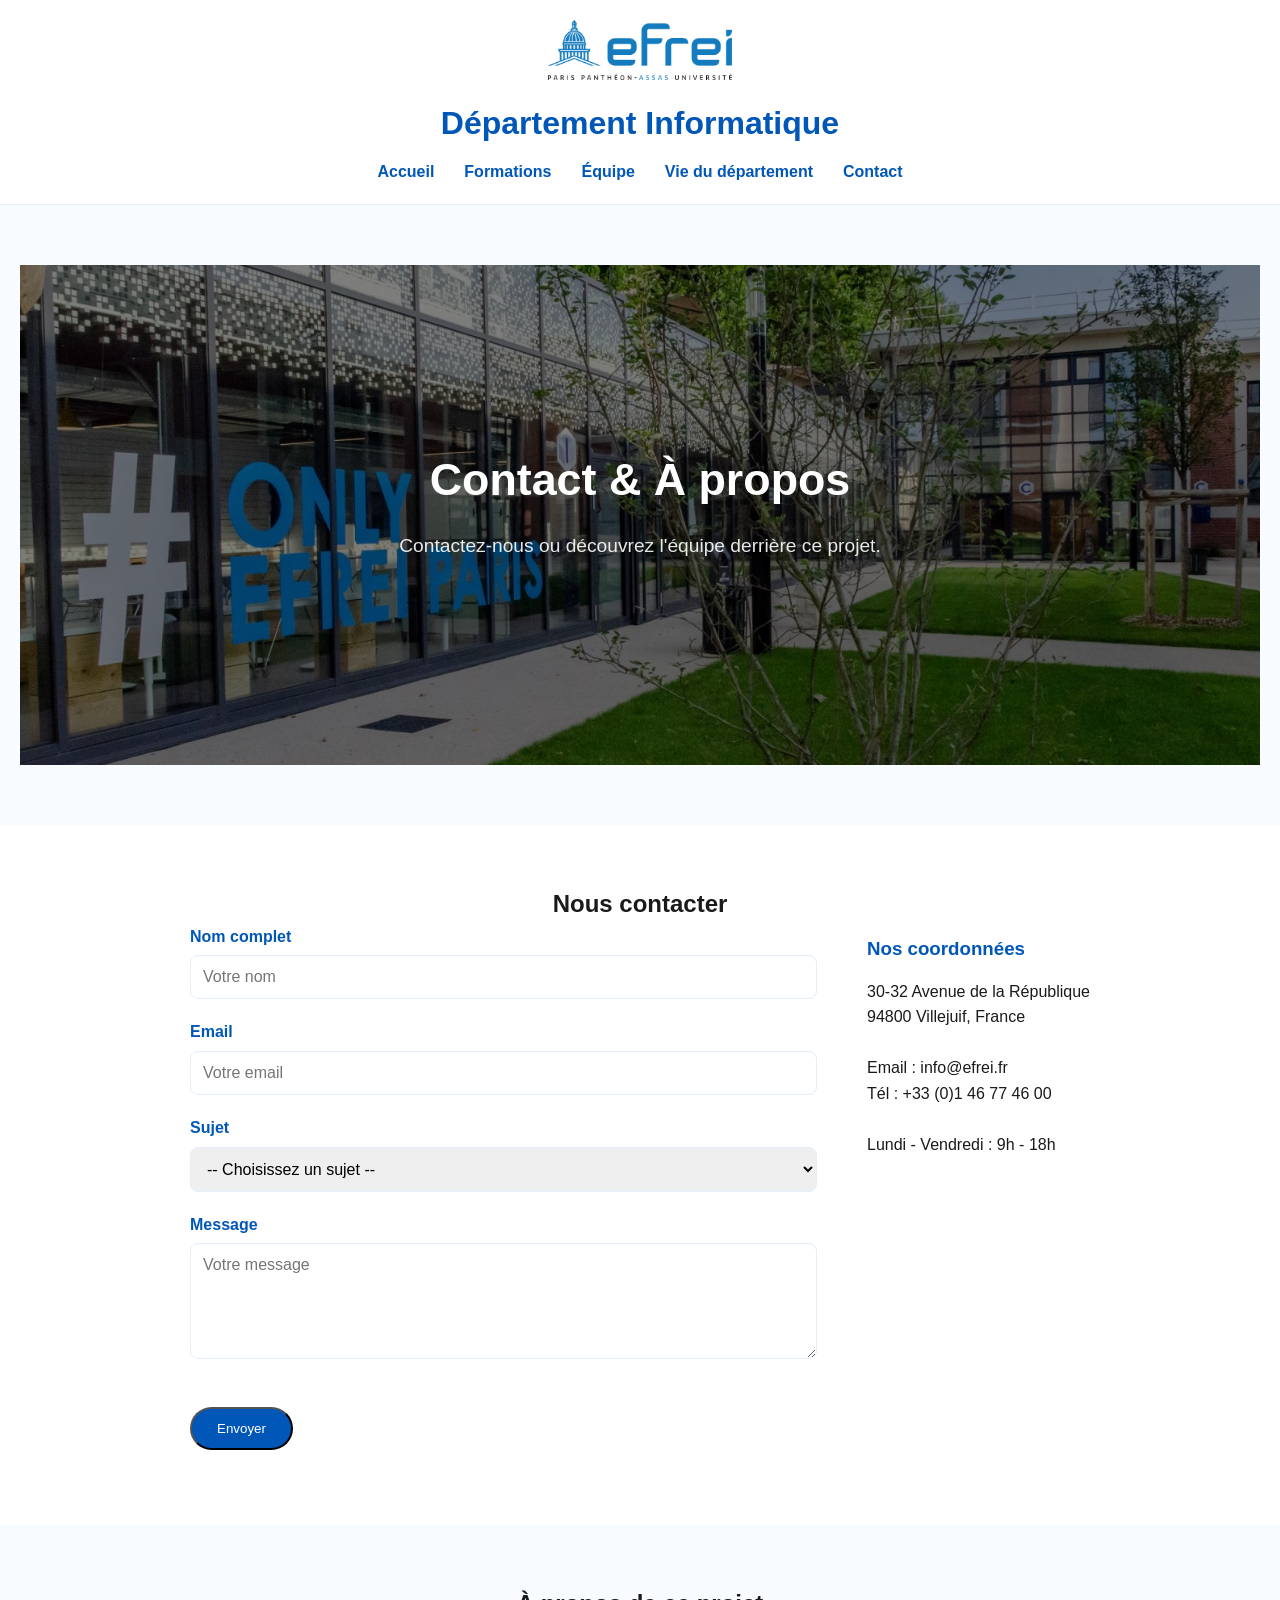
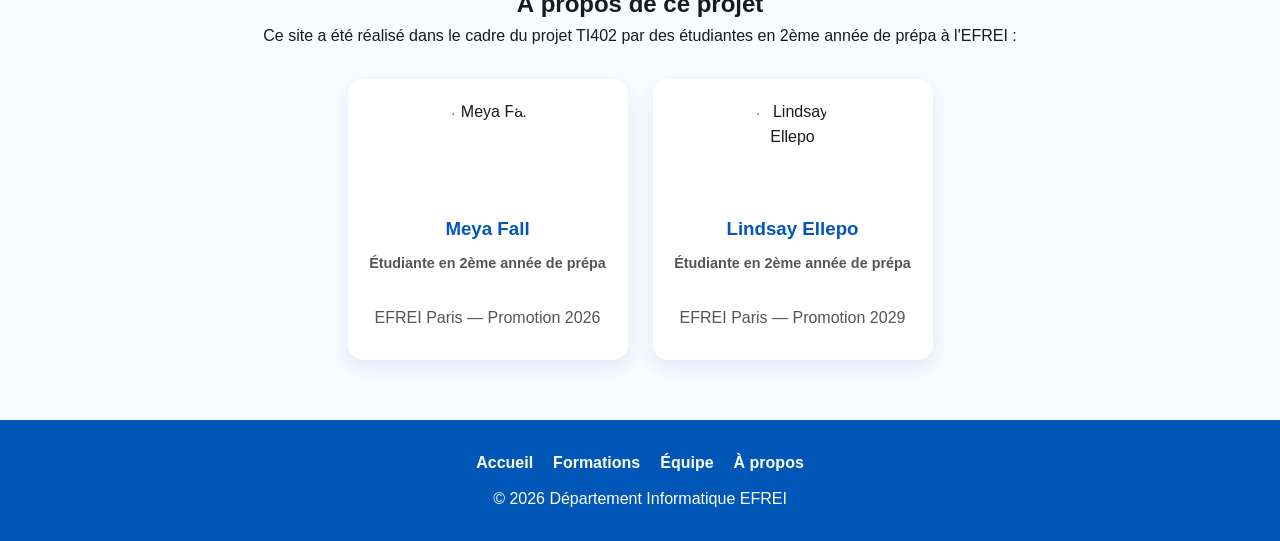
==== html/contact.html @ 811799fe "mes modifications" ====
<!DOCTYPE html>
<html lang="fr">
<head>
    <meta charset="UTF-8">
    <meta name="viewport" content="width=device-width, initial-scale=1.0">
    <title>Contact - Département Informatique EFREI</title>
    <link rel="stylesheet" href="../css/style.css">
</head>
<body>

    <!-- HEADER -->
    <header>
        <img src="../images/logo_efrei_web_bleu-1024x334.png" alt="Logo EFREI" id="logo">
        <h1>Département Informatique</h1>
        <button id="menu-toggle">☰</button>
        <nav aria-label="Navigation principale">
            <ul id="nav-menu">
                <li><a href="../index.html">Accueil</a></li>
                <li><a href="formations.html">Formations</a></li>
                <li><a href="equipe.html">Équipe</a></li>
                <li><a href="vie.html">Vie du département</a></li>
                <li><a href="contact.html">Contact</a></li>
            </ul>
        </nav>
    </header>

    <!-- CONTENU PRINCIPAL -->
    <main role="main">

        <!-- Section héro -->
        <section id="hero">
            <img src="../images/campus_efrei.jpg" alt="Campus EFREI" id="hero-img">
            <div id="hero-content">
                <h2>Contact & À propos</h2>
                <p>Contactez-nous ou découvrez l'équipe derrière ce projet.</p>
            </div>
        </section>

        <!-- Section contact -->
        <section id="contact">
            <h2>Nous contacter</h2>
            <div id="contact-container">

                <!-- Formulaire -->
                <div id="formulaire">
                    <form id="contact-form">
                        <div class="form-group">
                            <label for="nom">Nom complet</label>
                            <input type="text" id="nom" name="nom" placeholder="Votre nom" required>
                        </div>
                        <div class="form-group">
                            <label for="email">Email</label>
                            <input type="email" id="email" name="email" placeholder="Votre email" required>
                        </div>
                        <div class="form-group">
                            <label for="sujet">Sujet</label>
                            <select id="sujet" name="sujet">
                                <option value="">-- Choisissez un sujet --</option>
                                <option value="formations">Formations</option>
                                <option value="equipe">Équipe enseignante</option>
                                <option value="stage">Stage / Alternance</option>
                                <option value="autre">Autre</option>
                            </select>
                        </div>
                        <div class="form-group">
                            <label for="message">Message</label>
                            <textarea id="message" name="message" rows="5" placeholder="Votre message" required></textarea>
                        </div>
                        <button type="submit" class="btn">Envoyer</button>
                        <p id="form-message"></p>
                    </form>
                </div>

                <!-- Infos contact -->
                <div id="infos-contact">
                    <h3>Nos coordonnées</h3>
                    <p>30-32 Avenue de la République</p>
                    <p>94800 Villejuif, France</p>
                    <br>
                    <p>Email : info@efrei.fr</p>
                    <p>Tél : +33 (0)1 46 77 46 00</p>
                    <br>
                    <p>Lundi - Vendredi : 9h - 18h</p>
                </div>

            </div>
        </section>

        <!-- Section à propos -->
        <section id="apropos-equipe">
            <h2>À propos de ce projet</h2>
            <p>Ce site a été réalisé dans le cadre du projet TI402 par des étudiantes en 2ème année de prépa à l'EFREI :</p>
            <div class="cards">
                <article class="card prof">
                    <img src="https://ui-avatars.com/api/?name=Meya+Fall&background=0057b8&color=fff&size=200" alt="Meya Fall">
                    <h3>Meya Fall</h3>
                    <p class="role">Étudiante en 2ème année de prépa</p>
                    <p>EFREI Paris — Promotion 2026</p>
                </article>
                <article class="card prof">
                    <img src="https://ui-avatars.com/api/?name=Lindsay+Ellepo&background=0057b8&color=fff&size=200" alt="Lindsay Ellepo">
                    <h3>Lindsay Ellepo</h3>
                    <p class="role">Étudiante en 2ème année de prépa</p>
                    <p>EFREI Paris — Promotion 2029</p>
                </article>
            </div>
        </section>

    </main>

    <!-- FOOTER -->
    <footer>
        <nav aria-label="Navigation secondaire">
            <ul>
                <li><a href="../index.html">Accueil</a></li>
                <li><a href="formations.html">Formations</a></li>
                <li><a href="equipe.html">Équipe</a></li>
                <li><a href="contact.html">À propos</a></li>
            </ul>
        </nav>
        <p>&copy; 2026 Département Informatique EFREI</p>
    </footer>

    <script src="../js/script.js"></script>
</body>
</html>
---- css/style.css ----
/* RESET */
* {
    margin: 0;
    padding: 0;
    box-sizing: border-box;
}

/* GLOBAL */
body {
    font-family: "Segoe UI", Arial, sans-serif;
    background: #f8fbff;
    color: #1a1a1a;
    line-height: 1.6;
}

/* HEADER */
header {
    background: white;
    border-bottom: 1px solid #e6eef7;
    padding: 20px;
    text-align: center;
}

#logo {
    height: 60px;
    margin-bottom: 10px;
}

header h1 {
    color: #0057b8;
    margin-bottom: 10px;
}

/* NAV */
nav ul {
    list-style: none;
    display: flex;
    justify-content: center;
    gap: 30px;
}

nav a {
    text-decoration: none;
    color: #0057b8;
    font-weight: 600;
    position: relative;
}

nav a::after {
    content: "";
    position: absolute;
    width: 0%;
    height: 2px;
    bottom: -3px;
    left: 0;
    background: #0057b8;
    transition: 0.3s;
}

nav a:hover::after {
    width: 100%;
}

/* HERO */
#hero {
    position: relative;
    text-align: center;
    color: white;
}

#hero-img {
    width: 100%;
    height: 500px;
    object-fit: cover;
    display: block;
    filter: brightness(0.5);
}

#hero-content {
    position: absolute;
    top: 50%;
    left: 50%;
    transform: translate(-50%, -50%);
    width: 100%;
    padding: 20px;
}

#hero-content h2 {
    font-size: 2.8rem;
    margin-bottom: 15px;
}

#hero-content p {
    font-size: 1.2rem;
    margin-bottom: 25px;
    opacity: 0.9;
}

/* SECTIONS */
section {
    padding: 60px 20px;
    text-align: center;
}

/* APROPOS */
#apropos {
    background: white;
}

#apropos p {
    max-width: 700px;
    margin: 0 auto 20px;
}

/* BTN */
.btn {
    display: inline-block;
    margin-top: 20px;
    padding: 12px 25px;
    background: #0057b8;
    color: white;
    border-radius: 30px;
    text-decoration: none;
    transition: 0.3s;
}

.btn:hover {
    background: #003f8a;
}

/* CARDS */
.cards {
    display: flex;
    justify-content: center;
    gap: 25px;
    flex-wrap: wrap;
    margin-top: 30px;
}

.card {
    background: white;
    border-radius: 15px;
    width: 280px;
    box-shadow: 0 8px 20px rgba(0, 87, 184, 0.1);
    transition: 0.3s;
    overflow: hidden;
}

.card img {
    width: 100%;
    height: 180px;
    object-fit: cover;
}

.card:hover {
    transform: translateY(-8px);
    box-shadow: 0 12px 30px rgba(0, 87, 184, 0.2);
}

.card h3 {
    color: #0057b8;
    margin: 15px 15px 8px;
}

.card p {
    padding: 0 15px;
    color: #555;
}

.card a {
    display: inline-block;
    margin: 10px 15px 20px;
    color: #0057b8;
    font-weight: bold;
    text-decoration: none;
}

.card a:hover {
    text-decoration: underline;
}

/* CARROUSEL */
#carrousel {
    background: #e8f1fb;
    padding: 60px 20px;
}

.carousel-container {
    position: relative;
    max-width: 700px;
    margin: 0 auto;
    text-align: center;
}

.carousel-slide {
    display: none;
    padding: 40px;
    background: white;
    border-radius: 15px;
    box-shadow: 0 8px 20px rgba(0, 87, 184, 0.1);
}

.carousel-slide.active {
    display: block;
}

.carousel-slide h3 {
    color: #0057b8;
    font-size: 1.5rem;
    margin-bottom: 10px;
}

.carousel-btn {
    position: absolute;
    top: 50%;
    transform: translateY(-50%);
    background: #0057b8;
    color: white;
    border: none;
    padding: 10px 16px;
    border-radius: 50%;
    cursor: pointer;
    font-size: 18px;
    transition: 0.3s;
}

.carousel-btn:hover {
    background: #003f8a;
}

#prev { left: -20px; }
#next { right: -20px; }

.carousel-dots {
    margin-top: 20px;
}

.dot {
    display: inline-block;
    width: 10px;
    height: 10px;
    background: #b5d4f4;
    border-radius: 50%;
    margin: 0 5px;
    cursor: pointer;
    transition: 0.3s;
}

.dot.active {
    background: #0057b8;
}

/* FOOTER */
footer {
    background: #0057b8;
    color: white;
    padding: 30px;
    text-align: center;
}

footer nav ul {
    display: flex;
    justify-content: center;
    gap: 20px;
    list-style: none;
    margin-bottom: 10px;
}

footer a {
    color: white;
    text-decoration: none;
}

footer a:hover {
    text-decoration: underline;
}

/* BURGER */
#menu-toggle {
    display: none;
    font-size: 28px;
    background: none;
    border: none;
    cursor: pointer;
}

/* RESPONSIVE */
@media (max-width: 768px) {
    nav ul {
        flex-direction: column;
        gap: 10px;
    }

    #hero-content h2 {
        font-size: 2rem;
    }

    #hero-img {
        height: 350px;
    }

    #menu-toggle {
        display: block;
        margin: 10px auto;
    }

    #nav-menu {
        display: none;
        flex-direction: column;
    }

    #nav-menu.active {
        display: flex;
    }

    #prev { left: 0; }
    #next { right: 0; }

    .card {
        width: 100%;
        max-width: 340px;
    }
}
/*CSS
/* TABLEAU */
#matieres {
    background: white;
}

#matieres h2 {
    margin-bottom: 30px;
}

.table-container {
    overflow-x: auto;
    max-width: 800px;
    margin: 0 auto;
}

table {
    width: 100%;
    border-collapse: collapse;
}

thead {
    background: #0057b8;
    color: white;
}

th, td {
    padding: 14px 20px;
    text-align: left;
    border-bottom: 1px solid #e6eef7;
}

tbody tr:hover {
    background: #e8f1fb;
}

/* LISTE FORMATIONS */
#liste-formations {
    background: #f8fbff;
}

#liste-formations h2 {
    margin-bottom: 10px;
}
/* EQUIPE */
#liste-equipe {
    background: #f8fbff;
}

.card.prof img {
    width: 100px;
    height: 100px;
    border-radius: 50%;
    margin: 20px auto 10px;
    display: block;
    object-fit: cover;
}

.role {
    color: #0057b8;
    font-weight: 600;
    font-size: 0.9rem;
    margin-bottom: 8px;
}
/* CONTACT */
#contact {
    background: white;
}

#contact-container {
    display: flex;
    justify-content: center;
    gap: 50px;
    flex-wrap: wrap;
    max-width: 900px;
    margin: 0 auto;
    text-align: left;
}

#formulaire {
    flex: 1;
    min-width: 300px;
}

#infos-contact {
    min-width: 200px;
    padding-top: 10px;
}

#infos-contact h3 {
    color: #0057b8;
    margin-bottom: 15px;
}

.form-group {
    margin-bottom: 20px;
}

.form-group label {
    display: block;
    margin-bottom: 6px;
    font-weight: 600;
    color: #0057b8;
}

.form-group input,
.form-group select,
.form-group textarea {
    width: 100%;
    padding: 12px;
    border: 1px solid #e6eef7;
    border-radius: 8px;
    font-family: inherit;
    font-size: 1rem;
    transition: 0.3s;
}

.form-group input:focus,
.form-group select:focus,
.form-group textarea:focus {
    outline: none;
    border-color: #0057b8;
}

#form-message {
    margin-top: 15px;
    font-weight: 600;
    color: green;
}

/* A PROPOS EQUIPE */
#apropos-equipe {
    background: #f8fbff;
}

#apropos-equipe p {
    margin-bottom: 30px;
}
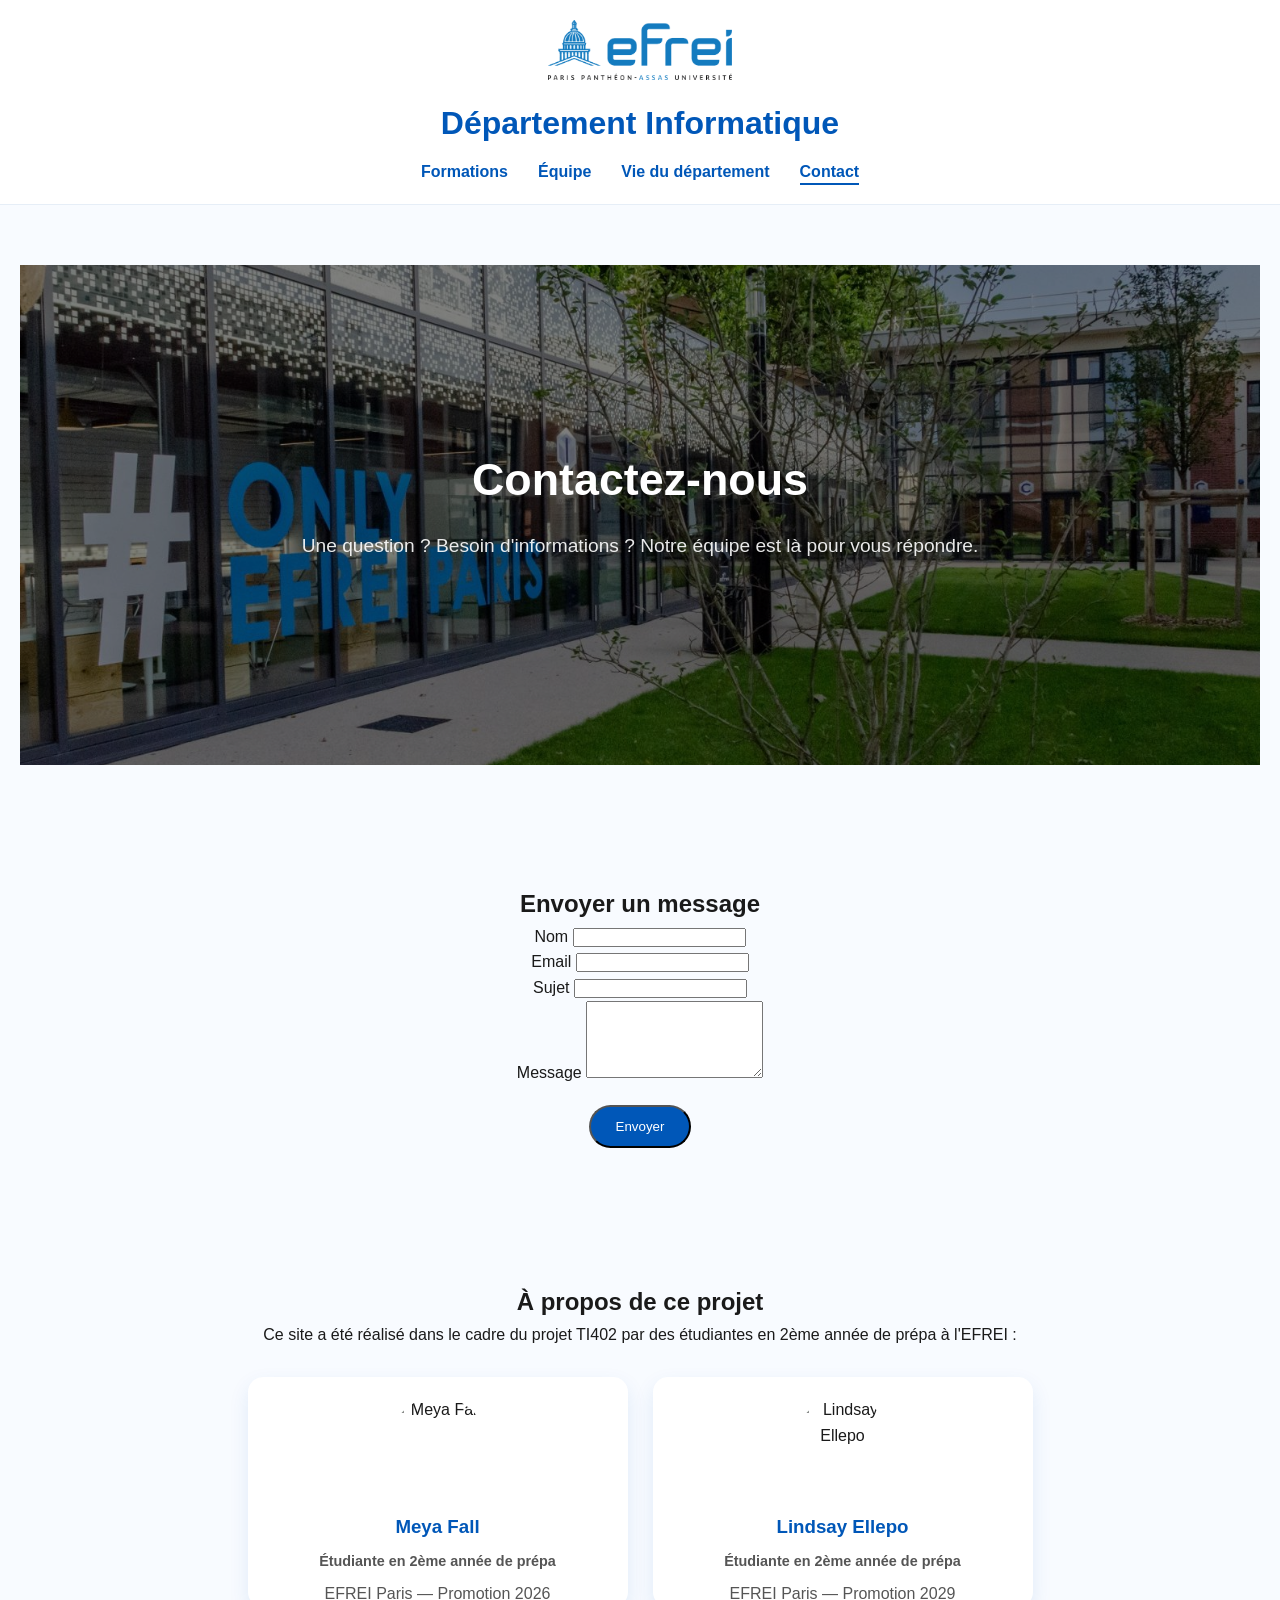
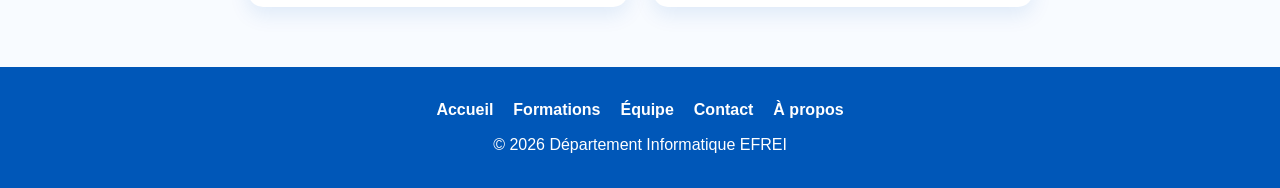
==== commit 475624d6: "contact.html terminé : formulaire, à propos, footer mis à jour" ====
--- a/html/contact.html
+++ b/html/contact.html
@@ -10,83 +10,63 @@
 
     <!-- HEADER -->
     <header>
-        <img src="../images/logo_efrei_web_bleu-1024x334.png" alt="Logo EFREI" id="logo">
+        <a href="../index.html">
+            <img src="../images/logo_efrei_web_bleu-1024x334.png" alt="Logo EFREI" id="logo">
+        </a>
         <h1>Département Informatique</h1>
-        <button id="menu-toggle">☰</button>
+
+        <button id="menu-toggle" aria-label="Ouvrir le menu">☰</button>
+
         <nav aria-label="Navigation principale">
             <ul id="nav-menu">
-                <li><a href="../index.html">Accueil</a></li>
                 <li><a href="formations.html">Formations</a></li>
                 <li><a href="equipe.html">Équipe</a></li>
                 <li><a href="vie.html">Vie du département</a></li>
-                <li><a href="contact.html">Contact</a></li>
+                <li><a href="contact.html" class="nav-active">Contact</a></li>
             </ul>
         </nav>
     </header>
 
-    <!-- CONTENU PRINCIPAL -->
-    <main role="main">
+    <!-- MAIN -->
+    <main>
 
-        <!-- Section héro -->
+        <!-- HERO -->
         <section id="hero">
             <img src="../images/campus_efrei.jpg" alt="Campus EFREI" id="hero-img">
             <div id="hero-content">
-                <h2>Contact & À propos</h2>
-                <p>Contactez-nous ou découvrez l'équipe derrière ce projet.</p>
+                <h2>Contactez-nous</h2>
+                <p>Une question ? Besoin d'informations ? Notre équipe est là pour vous répondre.</p>
             </div>
         </section>
 
-        <!-- Section contact -->
+        <!-- FORMULAIRE -->
         <section id="contact">
-            <h2>Nous contacter</h2>
-            <div id="contact-container">
+            <h2>Envoyer un message</h2>
 
-                <!-- Formulaire -->
-                <div id="formulaire">
-                    <form id="contact-form">
-                        <div class="form-group">
-                            <label for="nom">Nom complet</label>
-                            <input type="text" id="nom" name="nom" placeholder="Votre nom" required>
-                        </div>
-                        <div class="form-group">
-                            <label for="email">Email</label>
-                            <input type="email" id="email" name="email" placeholder="Votre email" required>
-                        </div>
-                        <div class="form-group">
-                            <label for="sujet">Sujet</label>
-                            <select id="sujet" name="sujet">
-                                <option value="">-- Choisissez un sujet --</option>
-                                <option value="formations">Formations</option>
-                                <option value="equipe">Équipe enseignante</option>
-                                <option value="stage">Stage / Alternance</option>
-                                <option value="autre">Autre</option>
-                            </select>
-                        </div>
-                        <div class="form-group">
-                            <label for="message">Message</label>
-                            <textarea id="message" name="message" rows="5" placeholder="Votre message" required></textarea>
-                        </div>
-                        <button type="submit" class="btn">Envoyer</button>
-                        <p id="form-message"></p>
-                    </form>
+            <form id="contact-form">
+                <div class="form-group">
+                    <label for="nom">Nom</label>
+                    <input type="text" id="nom" name="nom" required>
                 </div>
+                <div class="form-group">
+                    <label for="email">Email</label>
+                    <input type="email" id="email" name="email" required>
+                </div>
+                <div class="form-group">
+                    <label for="sujet">Sujet</label>
+                    <input type="text" id="sujet" name="sujet" required>
+                </div>
+                <div class="form-group">
+                    <label for="message">Message</label>
+                    <textarea id="message" name="message" rows="5" required></textarea>
+                </div>
+                <button type="submit" class="btn">Envoyer</button>
+            </form>
 
-                <!-- Infos contact -->
-                <div id="infos-contact">
-                    <h3>Nos coordonnées</h3>
-                    <p>30-32 Avenue de la République</p>
-                    <p>94800 Villejuif, France</p>
-                    <br>
-                    <p>Email : info@efrei.fr</p>
-                    <p>Tél : +33 (0)1 46 77 46 00</p>
-                    <br>
-                    <p>Lundi - Vendredi : 9h - 18h</p>
-                </div>
-
-            </div>
+            <p id="form-message" style="margin-top:15px;"></p>
         </section>
 
-        <!-- Section à propos -->
+        <!-- À PROPOS -->
         <section id="apropos-equipe">
             <h2>À propos de ce projet</h2>
             <p>Ce site a été réalisé dans le cadre du projet TI402 par des étudiantes en 2ème année de prépa à l'EFREI :</p>
@@ -115,12 +95,14 @@
                 <li><a href="../index.html">Accueil</a></li>
                 <li><a href="formations.html">Formations</a></li>
                 <li><a href="equipe.html">Équipe</a></li>
-                <li><a href="contact.html">À propos</a></li>
+                <li><a href="contact.html">Contact</a></li>
+                <li><a href="contact.html#apropos-equipe">À propos</a></li>
             </ul>
         </nav>
         <p>&copy; 2026 Département Informatique EFREI</p>
     </footer>
 
     <script src="../js/script.js"></script>
+
 </body>
 </html>
--- a/css/style.css
+++ b/css/style.css
@@ -24,6 +24,10 @@
 #logo {
     height: 60px;
     margin-bottom: 10px;
+    cursor: pointer;
+}
+header a:has(#logo) {
+    display: inline-block;
 }
 
 header h1 {
@@ -140,7 +144,7 @@
 .card {
     background: white;
     border-radius: 15px;
-    width: 280px;
+    width: 380px;
     box-shadow: 0 8px 20px rgba(0, 87, 184, 0.1);
     transition: 0.3s;
     overflow: hidden;
@@ -148,7 +152,7 @@
 
 .card img {
     width: 100%;
-    height: 180px;
+    height: 260px;
     object-fit: cover;
 }
 
@@ -385,77 +389,460 @@
     font-size: 0.9rem;
     margin-bottom: 8px;
 }
-/* CONTACT */
-#contact {
-    background: white;
-}
-
-#contact-container {
+
+/*VIE DU DÉPARTEMENT*/
+.nav-active {
+    border-bottom: 2px solid #0057b8;
+    padding-bottom: 3px;
+}
+
+/* POP-UP */
+#popup-overlay {
+    position: fixed;
+    inset: 0;
+    background: rgba(0, 40, 100, 0.55);
+    backdrop-filter: blur(4px);
+    display: flex;
+    align-items: center;
+    justify-content: center;
+    z-index: 1000;
+    animation: fadeIn 0.3s ease;
+}
+
+#popup-overlay.hidden {
+    display: none;
+}
+
+#popup {
+    background: white;
+    border-radius: 20px;
+    padding: 45px 40px;
+    max-width: 420px;
+    width: 90%;
+    text-align: center;
+    box-shadow: 0 20px 60px rgba(0, 87, 184, 0.25);
+    position: relative;
+    animation: popIn 0.4s cubic-bezier(0.34, 1.56, 0.64, 1);
+}
+
+#popup-close {
+    position: absolute;
+    top: 15px;
+    right: 18px;
+    background: none;
+    border: none;
+    font-size: 22px;
+    color: #999;
+    cursor: pointer;
+    line-height: 1;
+    transition: color 0.2s;
+}
+
+#popup-close:hover { color: #0057b8; }
+
+.popup-icon {
+    font-size: 48px;
+    margin-bottom: 15px;
+}
+
+#popup h2 {
+    color: #0057b8;
+    font-size: 1.7rem;
+    margin-bottom: 12px;
+}
+
+#popup p {
+    color: #555;
+    margin-bottom: 25px;
+    line-height: 1.6;
+}
+
+@keyframes fadeIn {
+    from { opacity: 0; }
+    to { opacity: 1; }
+}
+
+@keyframes popIn {
+    from { transform: scale(0.8); opacity: 0; }
+    to { transform: scale(1); opacity: 1; }
+}
+
+/* ===== HERO ===== */
+#vie-hero {
+    background: linear-gradient(135deg, #0057b8 0%, #003f8a 60%, #001f4d 100%);
+    color: white;
+    padding: 100px 20px;
+    text-align: center;
+    position: relative;
+    overflow: hidden;
+}
+
+#vie-hero::before {
+    content: "";
+    position: absolute;
+    inset: 0;
+    background: radial-gradient(ellipse at 70% 50%, rgba(255,255,255,0.07) 0%, transparent 70%);
+}
+
+#vie-hero-content {
+    position: relative;
+    z-index: 1;
+}
+
+#vie-hero-content h2 {
+    font-size: 3rem;
+    margin-bottom: 15px;
+    letter-spacing: -0.5px;
+}
+
+#vie-hero-content p {
+    font-size: 1.2rem;
+    opacity: 0.85;
+}
+
+/* ===== COMPTEURS ===== */
+#compteurs {
+    background: white;
+    padding: 60px 20px;
+}
+
+.compteur-grid {
     display: flex;
     justify-content: center;
-    gap: 50px;
+    gap: 20px;
     flex-wrap: wrap;
     max-width: 900px;
     margin: 0 auto;
+}
+
+.compteur-item {
+    background: #f0f6ff;
+    border-radius: 16px;
+    padding: 35px 40px;
+    text-align: center;
+    min-width: 160px;
+    flex: 1;
+    border-top: 4px solid #0057b8;
+    transition: transform 0.3s;
+}
+
+.compteur-item:hover {
+    transform: translateY(-5px);
+}
+
+.compteur-nombre {
+    display: block;
+    font-size: 2.8rem;
+    font-weight: 800;
+    color: #0057b8;
+    line-height: 1;
+    margin-bottom: 8px;
+}
+
+.compteur-label {
+    font-size: 0.9rem;
+    color: #555;
+    font-weight: 600;
+    text-transform: uppercase;
+    letter-spacing: 0.5px;
+}
+
+/*  ÉVÉNEMENTS  */
+#evenements {
+    background: #f8fbff;
+    padding: 70px 20px;
+}
+
+#evenements h2 {
+    color: #0057b8;
+    font-size: 2rem;
+    margin-bottom: 40px;
+}
+
+.events-grid {
+    display: grid;
+    grid-template-columns: repeat(auto-fit, minmax(280px, 1fr));
+    gap: 25px;
+    max-width: 1000px;
+    margin: 0 auto;
+}
+
+.event-card {
+    background: white;
+    border-radius: 16px;
+    box-shadow: 0 6px 20px rgba(0, 87, 184, 0.1);
+    display: flex;
+    gap: 0;
+    overflow: hidden;
+    transition: transform 0.3s, box-shadow 0.3s;
+}
+
+.event-card:hover {
+    transform: translateY(-5px);
+    box-shadow: 0 12px 30px rgba(0, 87, 184, 0.18);
+}
+
+.event-date {
+    background: #0057b8;
+    color: white;
+    padding: 20px 18px;
+    display: flex;
+    flex-direction: column;
+    align-items: center;
+    justify-content: center;
+    min-width: 75px;
+    text-align: center;
+}
+
+.event-day {
+    font-size: 1.9rem;
+    font-weight: 800;
+    line-height: 1;
+}
+
+.event-month {
+    font-size: 0.8rem;
+    text-transform: uppercase;
+    letter-spacing: 1px;
+    margin-top: 4px;
+    opacity: 0.85;
+}
+
+.event-info {
+    padding: 18px 20px;
     text-align: left;
 }
 
-#formulaire {
-    flex: 1;
-    min-width: 300px;
-}
-
-#infos-contact {
-    min-width: 200px;
-    padding-top: 10px;
-}
-
-#infos-contact h3 {
-    color: #0057b8;
+.event-info h3 {
+    color: #0057b8;
+    font-size: 1rem;
+    margin-bottom: 6px;
+}
+
+.event-info p {
+    color: #666;
+    font-size: 0.88rem;
+    line-height: 1.5;
+    margin-bottom: 10px;
+}
+
+.event-tag {
+    background: #e8f1fb;
+    color: #0057b8;
+    font-size: 0.75rem;
+    font-weight: 700;
+    padding: 3px 10px;
+    border-radius: 20px;
+    text-transform: uppercase;
+    letter-spacing: 0.5px;
+}
+
+/*  QUIZ  */
+#quiz-section {
+    background: linear-gradient(135deg, #0057b8, #003f8a);
+    padding: 70px 20px;
+    color: white;
+}
+
+#quiz-section h2 {
+    color: white;
+    font-size: 2rem;
+    margin-bottom: 8px;
+}
+
+.quiz-subtitle {
+    color: rgba(255,255,255,0.75);
+    margin-bottom: 35px;
+    font-size: 1rem;
+}
+
+#quiz-container {
+    background: white;
+    border-radius: 20px;
+    padding: 35px;
+    max-width: 620px;
+    margin: 0 auto;
+    box-shadow: 0 15px 40px rgba(0,0,0,0.2);
+}
+
+#quiz-progress {
+    background: #e8f1fb;
+    border-radius: 10px;
+    height: 8px;
+    margin-bottom: 18px;
+    overflow: hidden;
+}
+
+#quiz-progress-bar {
+    height: 100%;
+    background: #0057b8;
+    border-radius: 10px;
+    width: 20%;
+    transition: width 0.4s ease;
+}
+
+#quiz-question-num {
+    color: #0057b8;
+    font-weight: 700;
+    font-size: 0.9rem;
     margin-bottom: 15px;
-}
-
-.form-group {
-    margin-bottom: 20px;
-}
-
-.form-group label {
-    display: block;
-    margin-bottom: 6px;
+    text-transform: uppercase;
+    letter-spacing: 0.5px;
+}
+
+#quiz-question {
+    color: #1a1a1a;
+    font-size: 1.15rem;
     font-weight: 600;
-    color: #0057b8;
-}
-
-.form-group input,
-.form-group select,
-.form-group textarea {
+    margin-bottom: 22px;
+    line-height: 1.5;
+}
+
+#quiz-options {
+    display: flex;
+    flex-direction: column;
+    gap: 12px;
+}
+
+.quiz-option {
+    background: #f8fbff;
+    border: 2px solid #e6eef7;
+    border-radius: 12px;
+    padding: 14px 18px;
+    text-align: left;
+    cursor: pointer;
+    font-size: 0.95rem;
+    color: #1a1a1a;
+    transition: all 0.2s;
+    font-family: "Segoe UI", Arial, sans-serif;
     width: 100%;
-    padding: 12px;
-    border: 1px solid #e6eef7;
-    border-radius: 8px;
-    font-family: inherit;
-    font-size: 1rem;
-    transition: 0.3s;
-}
-
-.form-group input:focus,
-.form-group select:focus,
-.form-group textarea:focus {
-    outline: none;
+}
+
+.quiz-option:hover {
     border-color: #0057b8;
-}
-
-#form-message {
-    margin-top: 15px;
+    background: #e8f1fb;
+    color: #0057b8;
+}
+
+.quiz-option.correct {
+    background: #e6f9ef;
+    border-color: #2ecc71;
+    color: #1a7a40;
+    font-weight: 700;
+}
+
+.quiz-option.wrong {
+    background: #fde8e8;
+    border-color: #e74c3c;
+    color: #a01010;
+}
+
+.quiz-option:disabled {
+    cursor: default;
+}
+
+/* Résultat */
+#quiz-result {
+    text-align: center;
+    padding: 10px 0;
+}
+
+.result-icon {
+    font-size: 56px;
+    margin-bottom: 15px;
+}
+
+#quiz-result h3 {
+    color: #0057b8;
+    font-size: 1.5rem;
+    margin-bottom: 10px;
+}
+
+#result-score {
+    font-size: 1.1rem;
+    font-weight: 700;
+    color: #333;
+    margin-bottom: 8px;
+}
+
+#result-message {
+    color: #666;
+    margin-bottom: 25px;
+}
+
+/* ===== GALERIE ===== */
+#galerie {
+    background: white;
+    padding: 70px 20px;
+}
+
+#galerie h2 {
+    color: #0057b8;
+    font-size: 2rem;
+    margin-bottom: 35px;
+}
+
+.galerie-grid {
+    display: grid;
+    grid-template-columns: repeat(3, 1fr);
+    grid-template-rows: repeat(2, 220px);
+    gap: 15px;
+    max-width: 950px;
+    margin: 0 auto;
+}
+
+.galerie-item {
+    position: relative;
+    border-radius: 14px;
+    overflow: hidden;
+    cursor: pointer;
+}
+
+.galerie-item.grand {
+    grid-row: span 2;
+}
+
+.galerie-item img {
+    width: 100%;
+    height: 100%;
+    object-fit: cover;
+    transition: transform 0.4s ease;
+}
+
+.galerie-item:hover img {
+    transform: scale(1.07);
+}
+
+.galerie-overlay {
+    position: absolute;
+    inset: 0;
+    background: linear-gradient(to top, rgba(0,40,100,0.7) 0%, transparent 60%);
+    display: flex;
+    align-items: flex-end;
+    padding: 18px;
+    opacity: 0;
+    transition: opacity 0.3s;
+}
+
+.galerie-item:hover .galerie-overlay {
+    opacity: 1;
+}
+
+.galerie-overlay span {
+    color: white;
     font-weight: 600;
-    color: green;
-}
-
-/* A PROPOS EQUIPE */
-#apropos-equipe {
-    background: #f8fbff;
-}
-
-#apropos-equipe p {
-    margin-bottom: 30px;
-}+    font-size: 0.95rem;
+}
+
+/*  REPONSES */
+@media (max-width: 768px) {
+    #vie-hero-content h2 { font-size: 2rem; }
+    .compteur-item { min-width: 130px; padding: 25px 20px; }
+    .compteur-nombre { font-size: 2.2rem; }
+    .galerie-grid {
+        grid-template-columns: 1fr 1fr;
+        grid-template-rows: auto;
+    }
+    .galerie-item.grand { grid-row: span 1; }
+    .events-grid { grid-template-columns: 1fr; }
+}
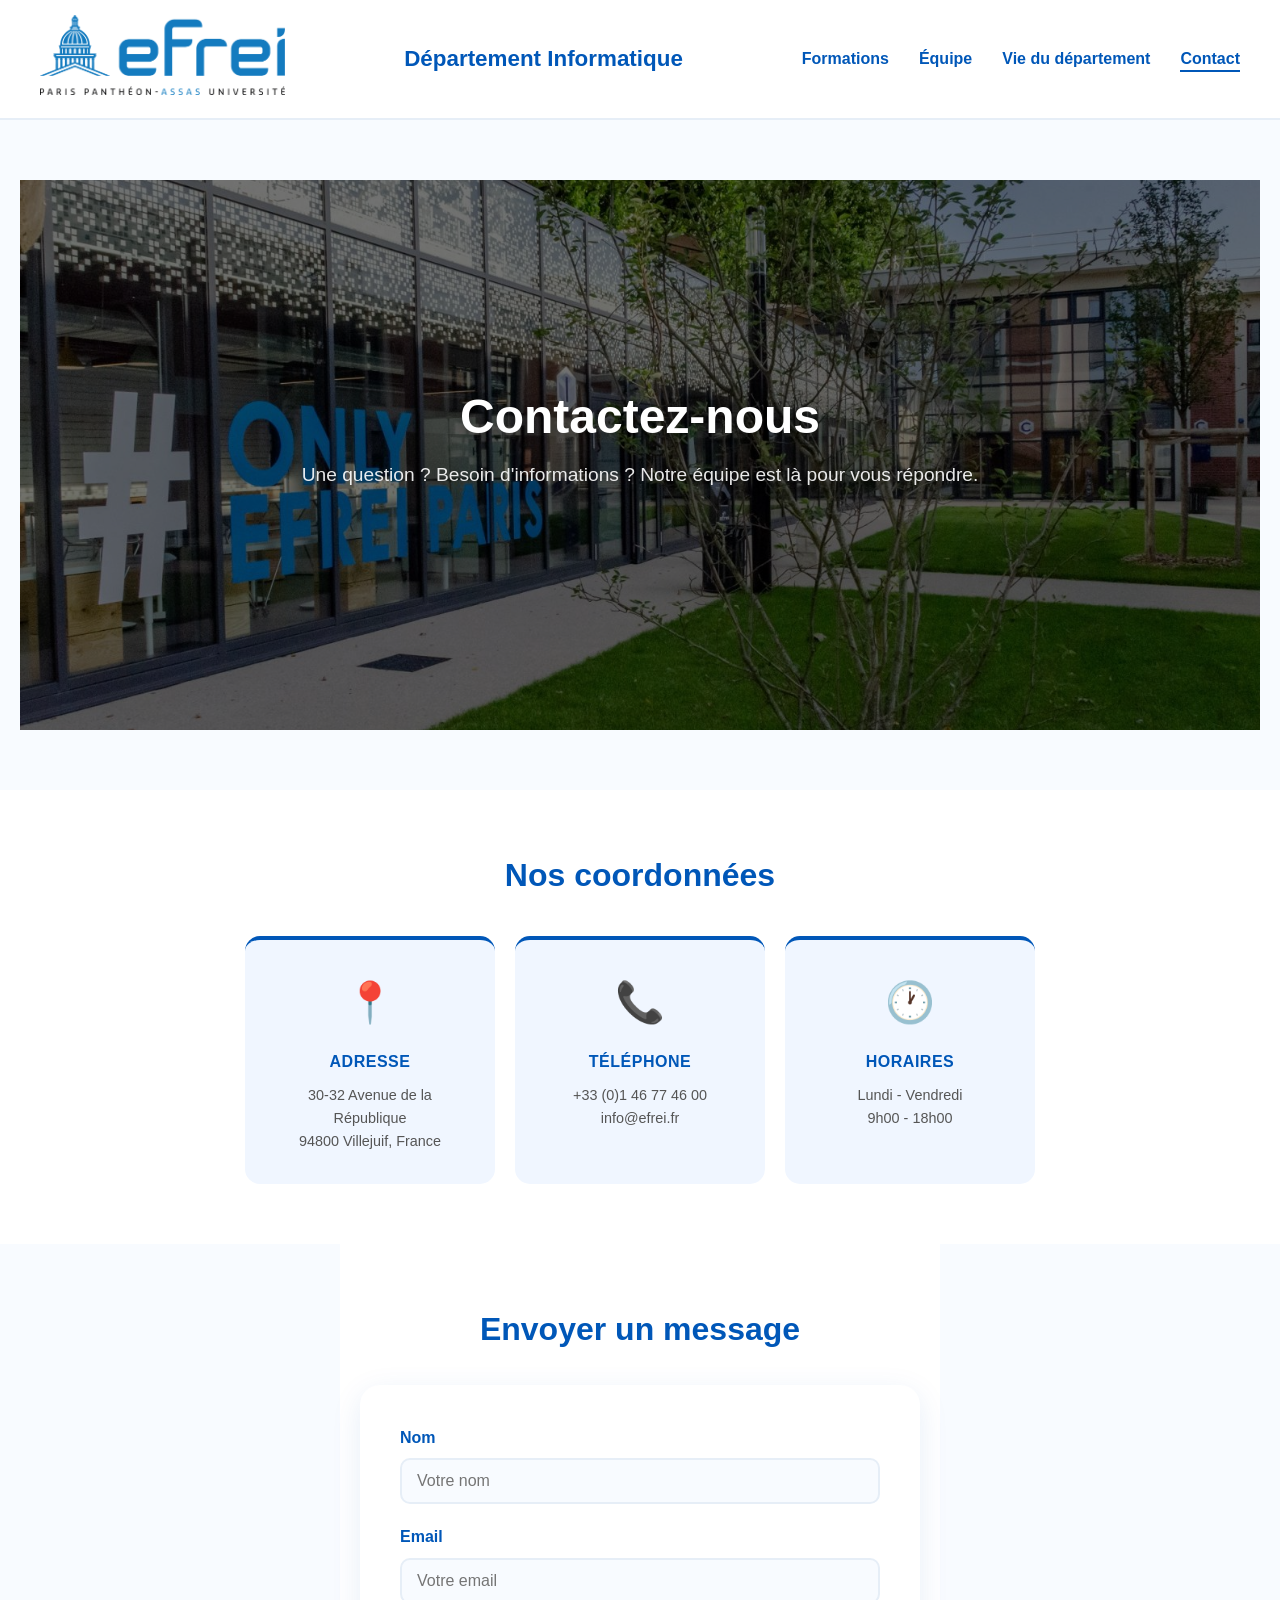
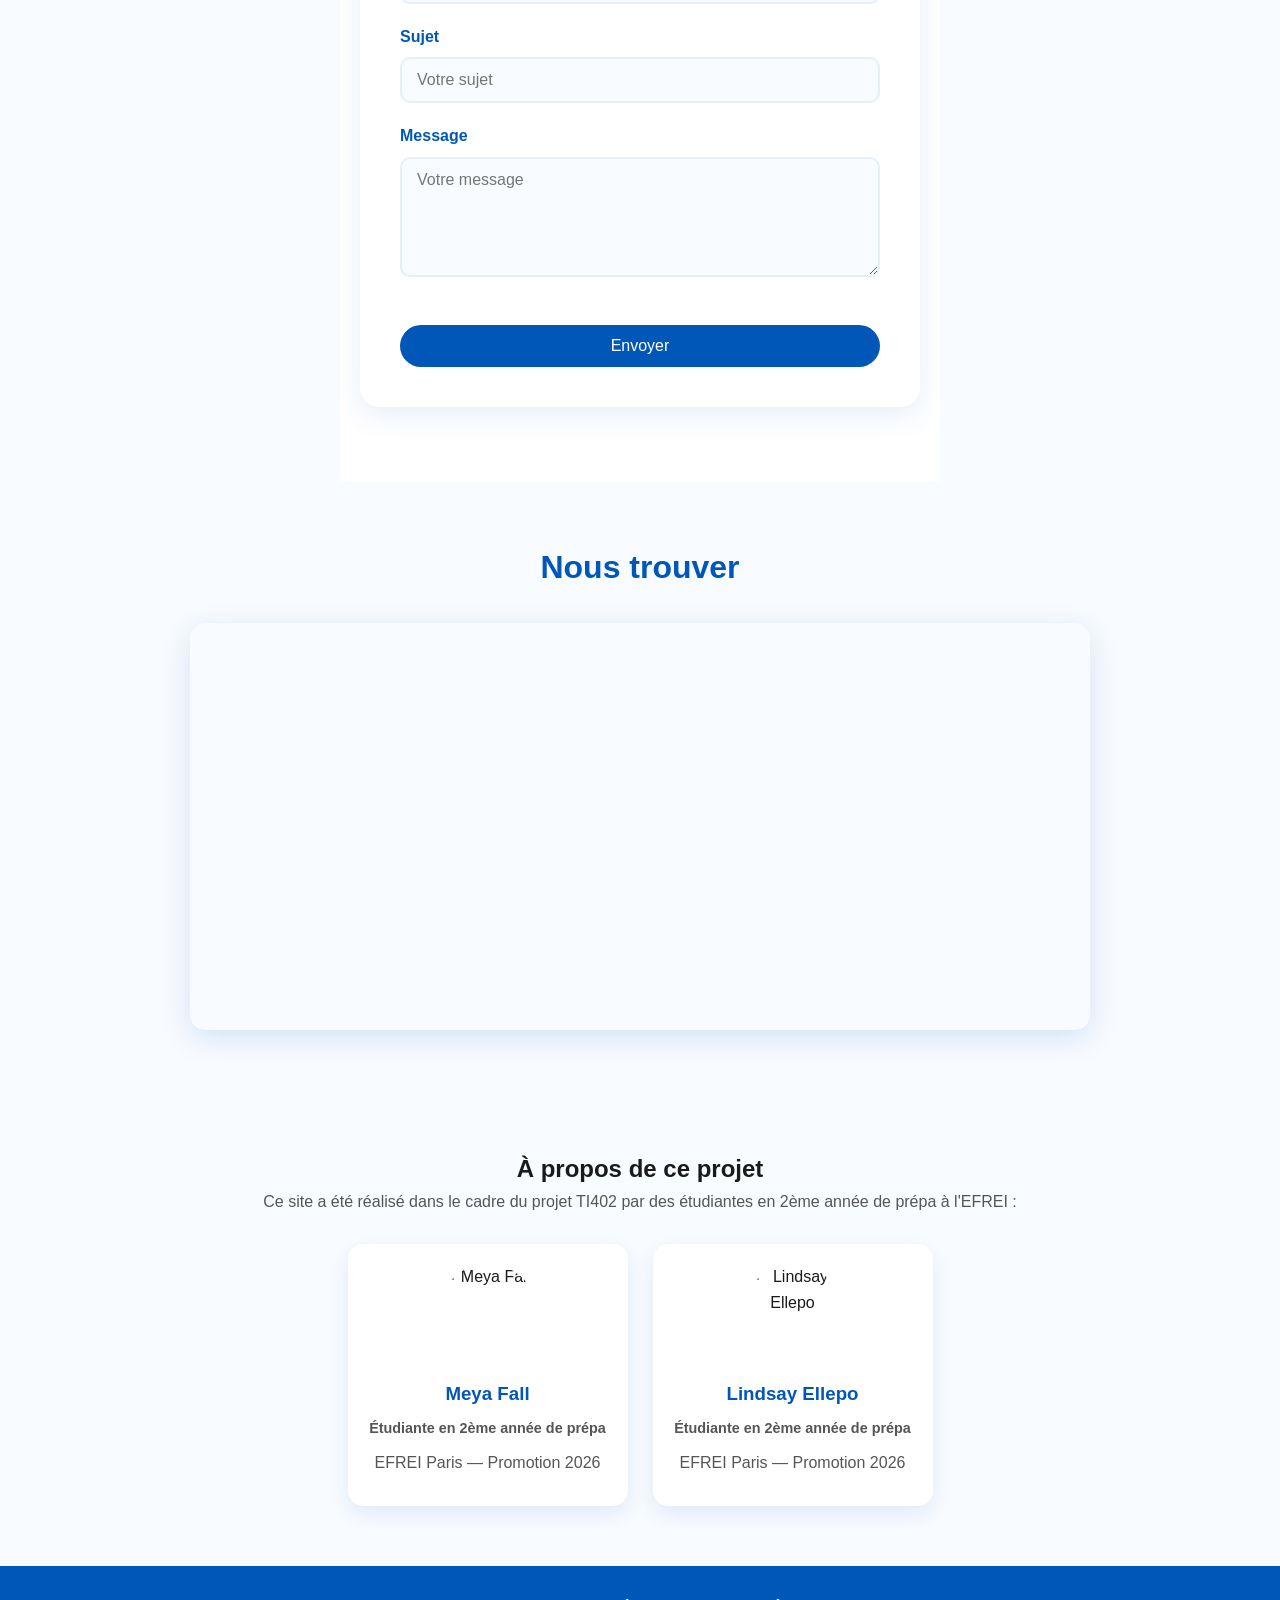
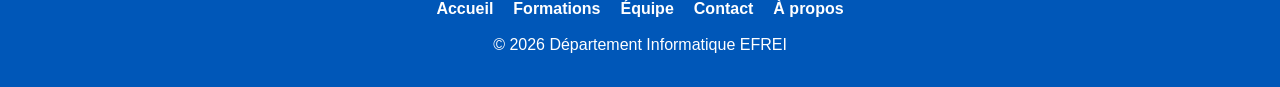
==== commit cc8e1e6e: "améliorations : contact, coordonnées, maps" ====
--- a/html/contact.html
+++ b/html/contact.html
@@ -14,9 +14,7 @@
             <img src="../images/logo_efrei_web_bleu-1024x334.png" alt="Logo EFREI" id="logo">
         </a>
         <h1>Département Informatique</h1>
-
         <button id="menu-toggle" aria-label="Ouvrir le menu">☰</button>
-
         <nav aria-label="Navigation principale">
             <ul id="nav-menu">
                 <li><a href="formations.html">Formations</a></li>
@@ -39,31 +37,73 @@
             </div>
         </section>
 
+        <!-- COORDONNÉES -->
+        <section id="coordonnees">
+            <h2>Nos coordonnées</h2>
+            <div class="coord-grid">
+                <div class="coord-card">
+                    <div class="coord-icon">📍</div>
+                    <h4>Adresse</h4>
+                    <p>30-32 Avenue de la République</p>
+                    <p>94800 Villejuif, France</p>
+                </div>
+                <div class="coord-card">
+                    <div class="coord-icon">📞</div>
+                    <h4>Téléphone</h4>
+                    <p>+33 (0)1 46 77 46 00</p>
+                    <p>info@efrei.fr</p>
+                </div>
+                <div class="coord-card">
+                    <div class="coord-icon">🕐</div>
+                    <h4>Horaires</h4>
+                    <p>Lundi - Vendredi</p>
+                    <p>9h00 - 18h00</p>
+                </div>
+            </div>
+        </section>
+
         <!-- FORMULAIRE -->
         <section id="contact">
             <h2>Envoyer un message</h2>
+            <div id="formulaire">
+                <form id="contact-form">
+                    <div class="form-group">
+                        <label for="nom">Nom</label>
+                        <input type="text" id="nom" name="nom" placeholder="Votre nom" required>
+                    </div>
+                    <div class="form-group">
+                        <label for="email">Email</label>
+                        <input type="email" id="email" name="email" placeholder="Votre email" required>
+                    </div>
+                    <div class="form-group">
+                        <label for="sujet">Sujet</label>
+                        <input type="text" id="sujet" name="sujet" placeholder="Votre sujet" required>
+                    </div>
+                    <div class="form-group">
+                        <label for="message">Message</label>
+                        <textarea id="message" name="message" rows="5" placeholder="Votre message" required></textarea>
+                    </div>
+                    <button type="submit" class="btn">Envoyer</button>
+                </form>
+                <p id="form-message" style="margin-top:15px;"></p>
+            </div>
+        </section>
 
-            <form id="contact-form">
-                <div class="form-group">
-                    <label for="nom">Nom</label>
-                    <input type="text" id="nom" name="nom" required>
-                </div>
-                <div class="form-group">
-                    <label for="email">Email</label>
-                    <input type="email" id="email" name="email" required>
-                </div>
-                <div class="form-group">
-                    <label for="sujet">Sujet</label>
-                    <input type="text" id="sujet" name="sujet" required>
-                </div>
-                <div class="form-group">
-                    <label for="message">Message</label>
-                    <textarea id="message" name="message" rows="5" required></textarea>
-                </div>
-                <button type="submit" class="btn">Envoyer</button>
-            </form>
-
-            <p id="form-message" style="margin-top:15px;"></p>
+        <!-- CARTE GOOGLE MAPS -->
+        <section id="map">
+            <h2>Nous trouver</h2>
+            <div id="map-container">
+                <iframe
+                    src="https://www.google.com/maps/embed?pb=!1m18!1m12!1m3!1d2628.9!2d2.3634!3d48.7897!2m3!1f0!2f0!3f0!3m2!1i1024!2i768!4f13.1!3m3!1m2!1s0x47e5d8b6e6e6e6e7%3A0x0!2sEFREI%20Paris%20-%20Grande%20%C3%A9cole%20du%20num%C3%A9rique!5e0!3m2!1sfr!2sfr!4v1620000000000!5m2!1sfr!2sfr"
+                    width="100%"
+                    height="400"
+                    style="border:0; border-radius: 15px;"
+                    allowfullscreen=""
+                    loading="lazy"
+                    referrerpolicy="no-referrer-when-downgrade"
+                    title="Localisation EFREI">
+                </iframe>
+            </div>
         </section>
 
         <!-- À PROPOS -->
@@ -81,7 +121,7 @@
                     <img src="https://ui-avatars.com/api/?name=Lindsay+Ellepo&background=0057b8&color=fff&size=200" alt="Lindsay Ellepo">
                     <h3>Lindsay Ellepo</h3>
                     <p class="role">Étudiante en 2ème année de prépa</p>
-                    <p>EFREI Paris — Promotion 2029</p>
+                    <p>EFREI Paris — Promotion 2026</p>
                 </article>
             </div>
         </section>
--- a/css/style.css
+++ b/css/style.css
@@ -16,23 +16,29 @@
 /* HEADER */
 header {
     background: white;
-    border-bottom: 1px solid #e6eef7;
-    padding: 20px;
-    text-align: center;
+    border-bottom: 2px solid #e6eef7;
+    padding: 15px 40px;
+    display: flex;
+    align-items: center;
+    justify-content: space-between;
+    flex-wrap: wrap;
+    gap: 10px;
 }
 
 #logo {
-    height: 60px;
-    margin-bottom: 10px;
+    height: 80px;
     cursor: pointer;
 }
+
 header a:has(#logo) {
     display: inline-block;
 }
 
 header h1 {
     color: #0057b8;
-    margin-bottom: 10px;
+    font-size: 1.4rem;
+    flex: 1;
+    text-align: center;
 }
 
 /* NAV */
@@ -65,6 +71,75 @@
     width: 100%;
 }
 
+/* BURGER */
+#menu-toggle {
+    display: none;
+    font-size: 28px;
+    background: none;
+    border: none;
+    cursor: pointer;
+    color: #0057b8;
+}
+
+/* RESPONSIVE HEADER */
+@media (max-width: 768px) {
+    header {
+        flex-direction: column;
+        align-items: center;
+        padding: 15px 20px;
+    }
+
+    header h1 {
+        font-size: 1.2rem;
+    }
+
+    #menu-toggle {
+        display: block;
+    }
+
+    #nav-menu {
+        display: none;
+        flex-direction: column;
+        gap: 10px;
+        width: 100%;
+        text-align: center;
+    }
+
+    #nav-menu.active {
+        display: flex;
+    }
+}
+
+/* NAV */
+nav ul {
+    list-style: none;
+    display: flex;
+    justify-content: center;
+    gap: 30px;
+}
+
+nav a {
+    text-decoration: none;
+    color: #0057b8;
+    font-weight: 600;
+    position: relative;
+}
+
+nav a::after {
+    content: "";
+    position: absolute;
+    width: 0%;
+    height: 2px;
+    bottom: -3px;
+    left: 0;
+    background: #0057b8;
+    transition: 0.3s;
+}
+
+nav a:hover::after {
+    width: 100%;
+}
+
 /* HERO */
 #hero {
     position: relative;
@@ -74,10 +149,10 @@
 
 #hero-img {
     width: 100%;
-    height: 500px;
+    height: 550px;
     object-fit: cover;
     display: block;
-    filter: brightness(0.5);
+    filter: brightness(0.45);
 }
 
 #hero-content {
@@ -85,19 +160,32 @@
     top: 50%;
     left: 50%;
     transform: translate(-50%, -50%);
-    width: 100%;
-    padding: 20px;
+    width: 80%;
+    max-width: 800px;
 }
 
 #hero-content h2 {
-    font-size: 2.8rem;
+    font-size: 3rem;
     margin-bottom: 15px;
+    text-shadow: 0 2px 10px rgba(0,0,0,0.3);
+    line-height: 1.2;
 }
 
 #hero-content p {
     font-size: 1.2rem;
-    margin-bottom: 25px;
+    margin-bottom: 30px;
     opacity: 0.9;
+}
+
+#hero-content .btn {
+    font-size: 1.1rem;
+    padding: 15px 35px;
+    box-shadow: 0 4px 15px rgba(0,0,0,0.3);
+}
+
+#hero-content .btn:hover {
+    transform: translateY(-3px);
+    box-shadow: 0 8px 25px rgba(0,0,0,0.3);
 }
 
 /* SECTIONS */
@@ -374,6 +462,14 @@
     background: #f8fbff;
 }
 
+.card.prof {
+    width: 280px;
+    text-align: center;
+    padding-bottom: 20px;
+    position: relative;
+    overflow: hidden;
+}
+
 .card.prof img {
     width: 100px;
     height: 100px;
@@ -381,6 +477,28 @@
     margin: 20px auto 10px;
     display: block;
     object-fit: cover;
+    transition: 0.3s;
+}
+
+.card.prof:hover img {
+    transform: scale(1.1);
+}
+
+.card.prof .overlay {
+    position: absolute;
+    bottom: -100%;
+    left: 0;
+    right: 0;
+    background: #0057b8;
+    color: white;
+    padding: 20px 15px;
+    transition: 0.4s;
+    font-size: 0.88rem;
+    line-height: 1.6;
+}
+
+.card.prof:hover .overlay {
+    bottom: 0;
 }
 
 .role {
@@ -389,7 +507,6 @@
     font-size: 0.9rem;
     margin-bottom: 8px;
 }
-
 /*VIE DU DÉPARTEMENT*/
 .nav-active {
     border-bottom: 2px solid #0057b8;
@@ -846,3 +963,241 @@
     .galerie-item.grand { grid-row: span 1; }
     .events-grid { grid-template-columns: 1fr; }
 }
+/* APROPOS AMÉLIORÉ */
+#apropos-container {
+    display: flex;
+    align-items: center;
+    gap: 50px;
+    max-width: 1000px;
+    margin: 0 auto;
+    text-align: left;
+}
+
+#apropos-texte {
+    flex: 1;
+}
+
+#apropos-texte h2 {
+    color: #0057b8;
+    font-size: 2rem;
+    margin-bottom: 15px;
+}
+
+#apropos-texte p {
+    color: #555;
+    margin-bottom: 20px;
+    line-height: 1.8;
+}
+
+#apropos-liste {
+    list-style: none;
+    margin-bottom: 25px;
+}
+
+#apropos-liste li {
+    padding: 8px 0;
+    color: #333;
+    font-weight: 500;
+}
+
+#apropos-image {
+    flex: 1;
+}
+
+#apropos-image img {
+    width: 100%;
+    border-radius: 15px;
+    box-shadow: 0 10px 30px rgba(0, 87, 184, 0.2);
+}
+
+@media (max-width: 768px) {
+    #apropos-container {
+        flex-direction: column;
+    }
+}
+/* CARD ICON */
+.card-icon {
+    font-size: 3rem;
+    margin: 25px auto 15px;
+}
+/* CONTACT PAGE */
+#contact {
+    background: white;
+    max-width: 600px;
+    margin: 0 auto;
+}
+
+#contact h2 {
+    color: #0057b8;
+    font-size: 2rem;
+    margin-bottom: 30px;
+}
+
+#contact-form {
+    background: white;
+    padding: 40px;
+    border-radius: 20px;
+    box-shadow: 0 8px 30px rgba(0, 87, 184, 0.1);
+}
+
+.form-group {
+    margin-bottom: 20px;
+    text-align: left;
+}
+
+.form-group label {
+    display: block;
+    margin-bottom: 8px;
+    font-weight: 600;
+    color: #0057b8;
+}
+
+.form-group input,
+.form-group textarea {
+    width: 100%;
+    padding: 12px 15px;
+    border: 2px solid #e6eef7;
+    border-radius: 10px;
+    font-family: inherit;
+    font-size: 1rem;
+    transition: 0.3s;
+    background: #f8fbff;
+}
+
+.form-group input:focus,
+.form-group textarea:focus {
+    outline: none;
+    border-color: #0057b8;
+    background: white;
+}
+
+.form-group textarea {
+    resize: vertical;
+    min-height: 120px;
+}
+
+#contact-form .btn {
+    width: 100%;
+    text-align: center;
+    border: none;
+    cursor: pointer;
+    font-size: 1rem;
+    font-family: inherit;
+}
+
+#form-message {
+    margin-top: 15px;
+    font-weight: 600;
+    font-size: 1rem;
+}
+
+/* APROPOS EQUIPE */
+#apropos-equipe {
+    background: #f8fbff;
+}
+
+#apropos-equipe p {
+    margin-bottom: 10px;
+    color: #555;
+}
+/* MAP */
+#map {
+    background: #f8fbff;
+    padding: 60px 20px;
+    text-align: center;
+}
+
+#map h2 {
+    color: #0057b8;
+    font-size: 2rem;
+    margin-bottom: 30px;
+}
+
+#map-container {
+    max-width: 900px;
+    margin: 0 auto;
+    box-shadow: 0 8px 30px rgba(0, 87, 184, 0.15);
+    border-radius: 15px;
+    overflow: hidden;
+}
+
+/* CONTACT CONTAINER */
+#contact-container {
+    display: flex;
+    gap: 50px;
+    max-width: 900px;
+    margin: 0 auto;
+    text-align: left;
+    flex-wrap: wrap;
+}
+
+#formulaire {
+    flex: 2;
+    min-width: 300px;
+}
+
+#infos-contact {
+    width: 100%;
+    margin-top: 40px;
+}
+
+#infos-contact h3 {
+    color: #0057b8;
+    font-size: 1.5rem;
+    margin-bottom: 25px;
+    text-align: center;
+}
+
+.coord-grid {
+    display: flex;
+    gap: 20px;
+    justify-content: center;
+    flex-wrap: wrap;
+}
+
+.coord-card {
+    background: #f0f6ff;
+    border-radius: 15px;
+    padding: 30px 25px;
+    text-align: center;
+    flex: 1;
+    min-width: 180px;
+    max-width: 250px;
+    border-top: 4px solid #0057b8;
+    transition: 0.3s;
+}
+
+.coord-card:hover {
+    transform: translateY(-5px);
+    box-shadow: 0 8px 20px rgba(0, 87, 184, 0.15);
+}
+
+.coord-icon {
+    font-size: 2.5rem;
+    margin-bottom: 15px;
+}
+
+.coord-card h4 {
+    color: #0057b8;
+    font-size: 1rem;
+    margin-bottom: 10px;
+    text-transform: uppercase;
+    letter-spacing: 0.5px;
+}
+
+.coord-card p {
+    color: #555;
+    font-size: 0.9rem;
+    line-height: 1.6;
+}
+/* COORDONNEES */
+#coordonnees {
+    background: white;
+    padding: 60px 20px;
+}
+
+#coordonnees h2 {
+    color: #0057b8;
+    font-size: 2rem;
+    margin-bottom: 35px;
+}
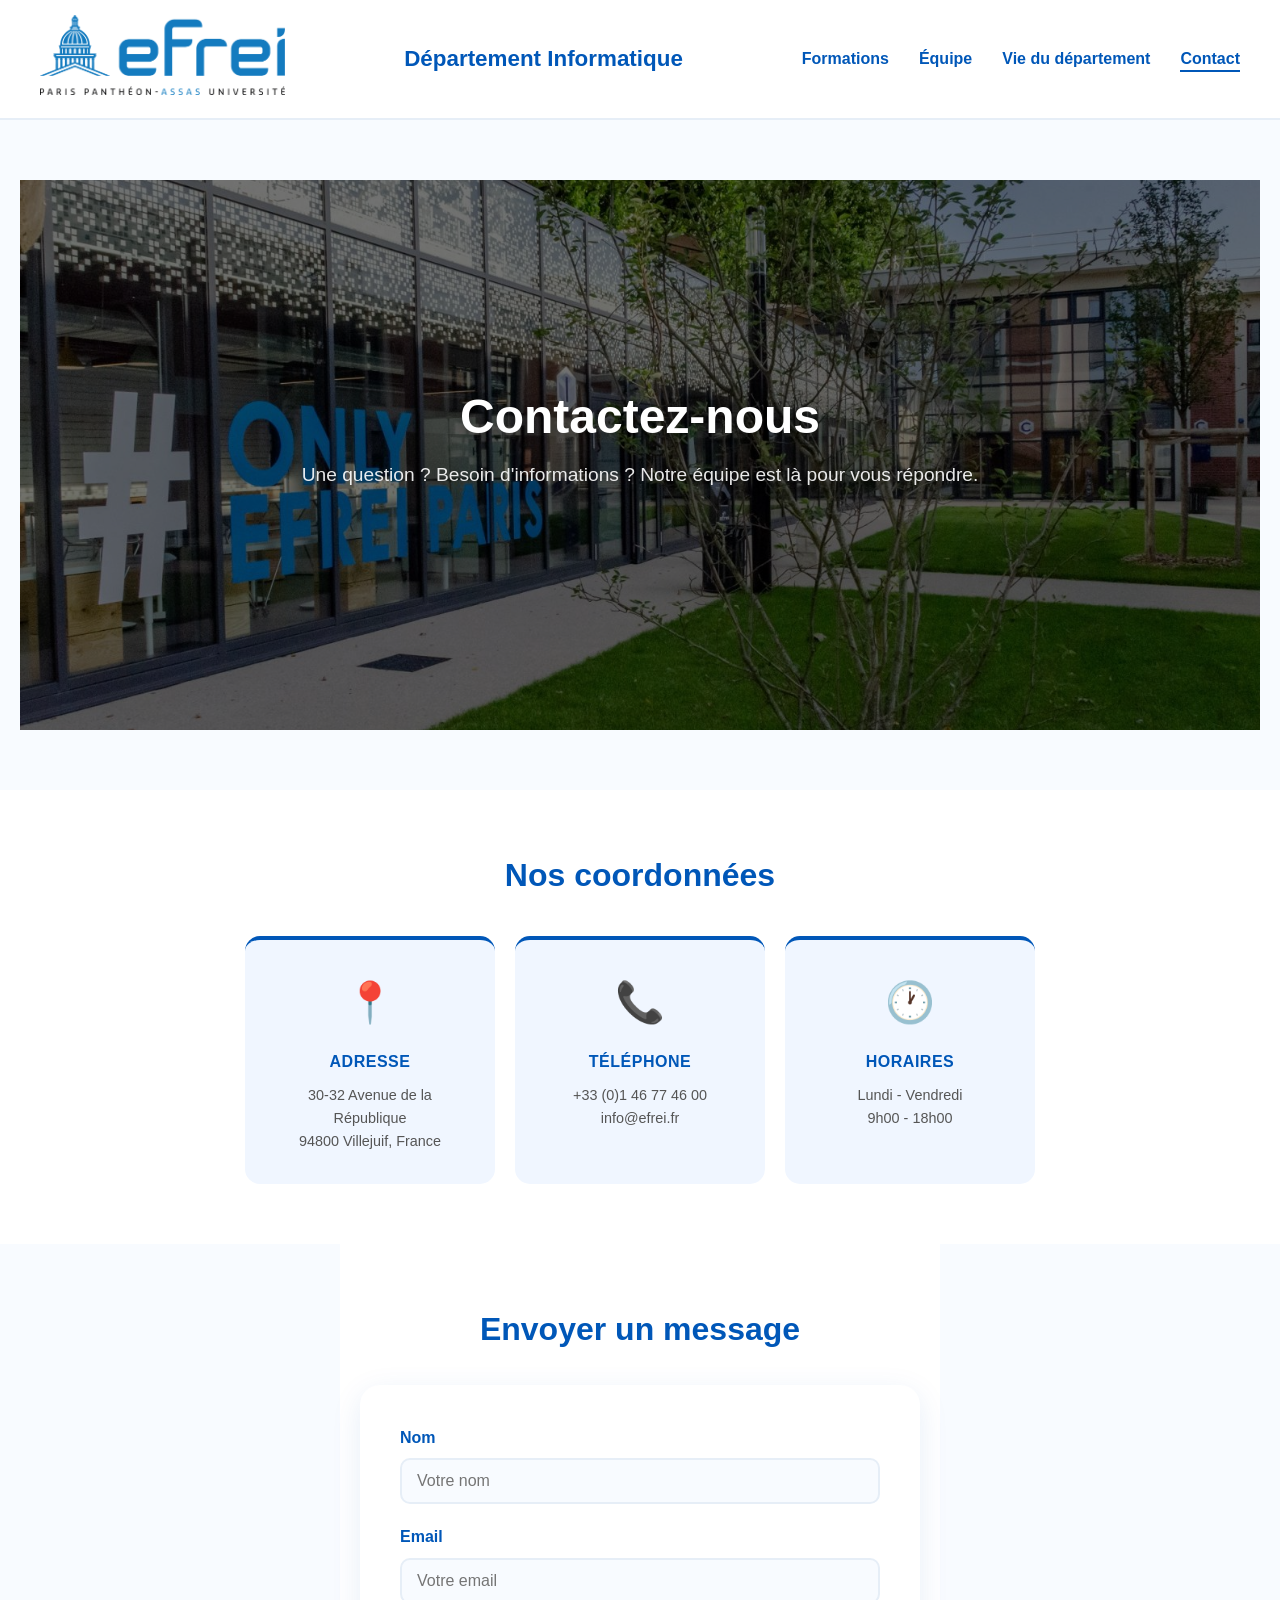
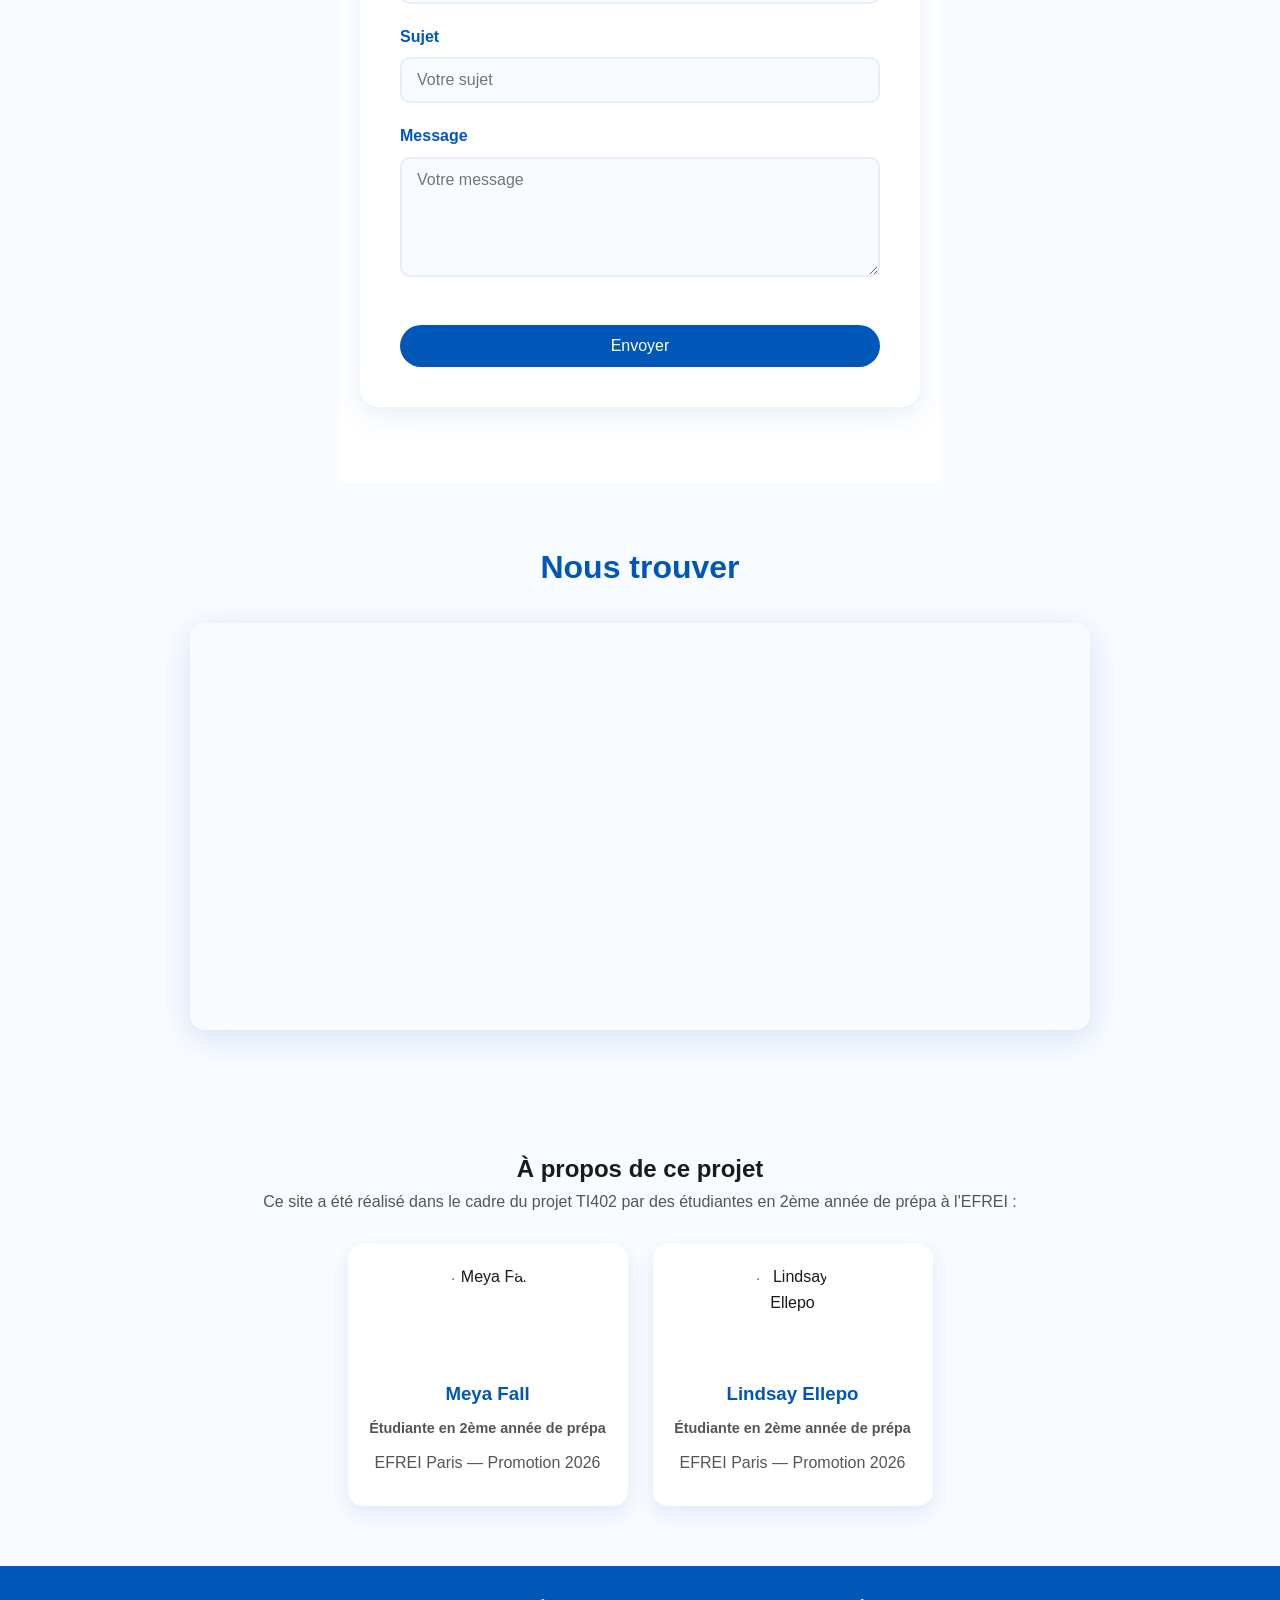
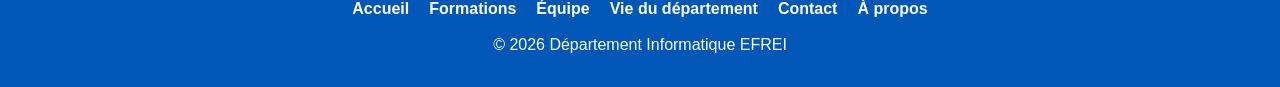
==== commit 63481de7: "footer : ajout lien Vie du département sur toutes les pages" ====
--- a/html/contact.html
+++ b/html/contact.html
@@ -42,23 +42,25 @@
             <h2>Nos coordonnées</h2>
             <div class="coord-grid">
                 <div class="coord-card">
-                    <div class="coord-icon">📍</div>
-                    <h4>Adresse</h4>
-                    <p>30-32 Avenue de la République</p>
-                    <p>94800 Villejuif, France</p>
-                </div>
-                <div class="coord-card">
-                    <div class="coord-icon">📞</div>
-                    <h4>Téléphone</h4>
-                    <p>+33 (0)1 46 77 46 00</p>
-                    <p>info@efrei.fr</p>
-                </div>
-                <div class="coord-card">
-                    <div class="coord-icon">🕐</div>
-                    <h4>Horaires</h4>
-                    <p>Lundi - Vendredi</p>
-                    <p>9h00 - 18h00</p>
-                </div>
+    <div class="coord-icon">📍</div>
+    <h3>Adresse</h3>
+    <p>30-32 Avenue de la République</p>
+    <p>94800 Villejuif, France</p>
+</div>
+
+<div class="coord-card">
+    <div class="coord-icon">📞</div>
+    <h3>Téléphone</h3>
+    <p>+33 (0)1 46 77 46 00</p>
+    <p>info@efrei.fr</p>
+</div>
+
+<div class="coord-card">
+    <div class="coord-icon">🕐</div>
+    <h3>Horaires</h3>
+    <p>Lundi - Vendredi</p>
+    <p>9h00 - 18h00</p>
+</div>
             </div>
         </section>
 
@@ -95,7 +97,7 @@
             <div id="map-container">
                 <iframe
                     src="https://www.google.com/maps/embed?pb=!1m18!1m12!1m3!1d2628.9!2d2.3634!3d48.7897!2m3!1f0!2f0!3f0!3m2!1i1024!2i768!4f13.1!3m3!1m2!1s0x47e5d8b6e6e6e6e7%3A0x0!2sEFREI%20Paris%20-%20Grande%20%C3%A9cole%20du%20num%C3%A9rique!5e0!3m2!1sfr!2sfr!4v1620000000000!5m2!1sfr!2sfr"
-                    width="100%"
+                    width="800"
                     height="400"
                     style="border:0; border-radius: 15px;"
                     allowfullscreen=""
@@ -130,17 +132,18 @@
 
     <!-- FOOTER -->
     <footer>
-        <nav aria-label="Navigation secondaire">
-            <ul>
-                <li><a href="../index.html">Accueil</a></li>
-                <li><a href="formations.html">Formations</a></li>
-                <li><a href="equipe.html">Équipe</a></li>
-                <li><a href="contact.html">Contact</a></li>
-                <li><a href="contact.html#apropos-equipe">À propos</a></li>
-            </ul>
-        </nav>
-        <p>&copy; 2026 Département Informatique EFREI</p>
-    </footer>
+    <nav aria-label="Navigation secondaire">
+        <ul>
+            <li><a href="../index.html">Accueil</a></li>
+            <li><a href="formations.html">Formations</a></li>
+            <li><a href="equipe.html">Équipe</a></li>
+            <li><a href="vie.html">Vie du département</a></li>
+            <li><a href="contact.html">Contact</a></li>
+            <li><a href="contact.html#apropos-equipe">À propos</a></li>
+        </ul>
+    </nav>
+    <p>&copy; 2026 Département Informatique EFREI</p>
+</footer>
 
     <script src="../js/script.js"></script>
 
--- a/css/style.css
+++ b/css/style.css
@@ -1177,7 +1177,7 @@
     margin-bottom: 15px;
 }
 
-.coord-card h4 {
+.coord-card h3 {
     color: #0057b8;
     font-size: 1rem;
     margin-bottom: 10px;
@@ -1200,4 +1200,12 @@
     color: #0057b8;
     font-size: 2rem;
     margin-bottom: 35px;
+}
+.sr-only {
+    position: absolute;
+    width: 1px;
+    height: 1px;
+    overflow: hidden;
+    clip: rect(0,0,0,0);
+    white-space: nowrap;
 }
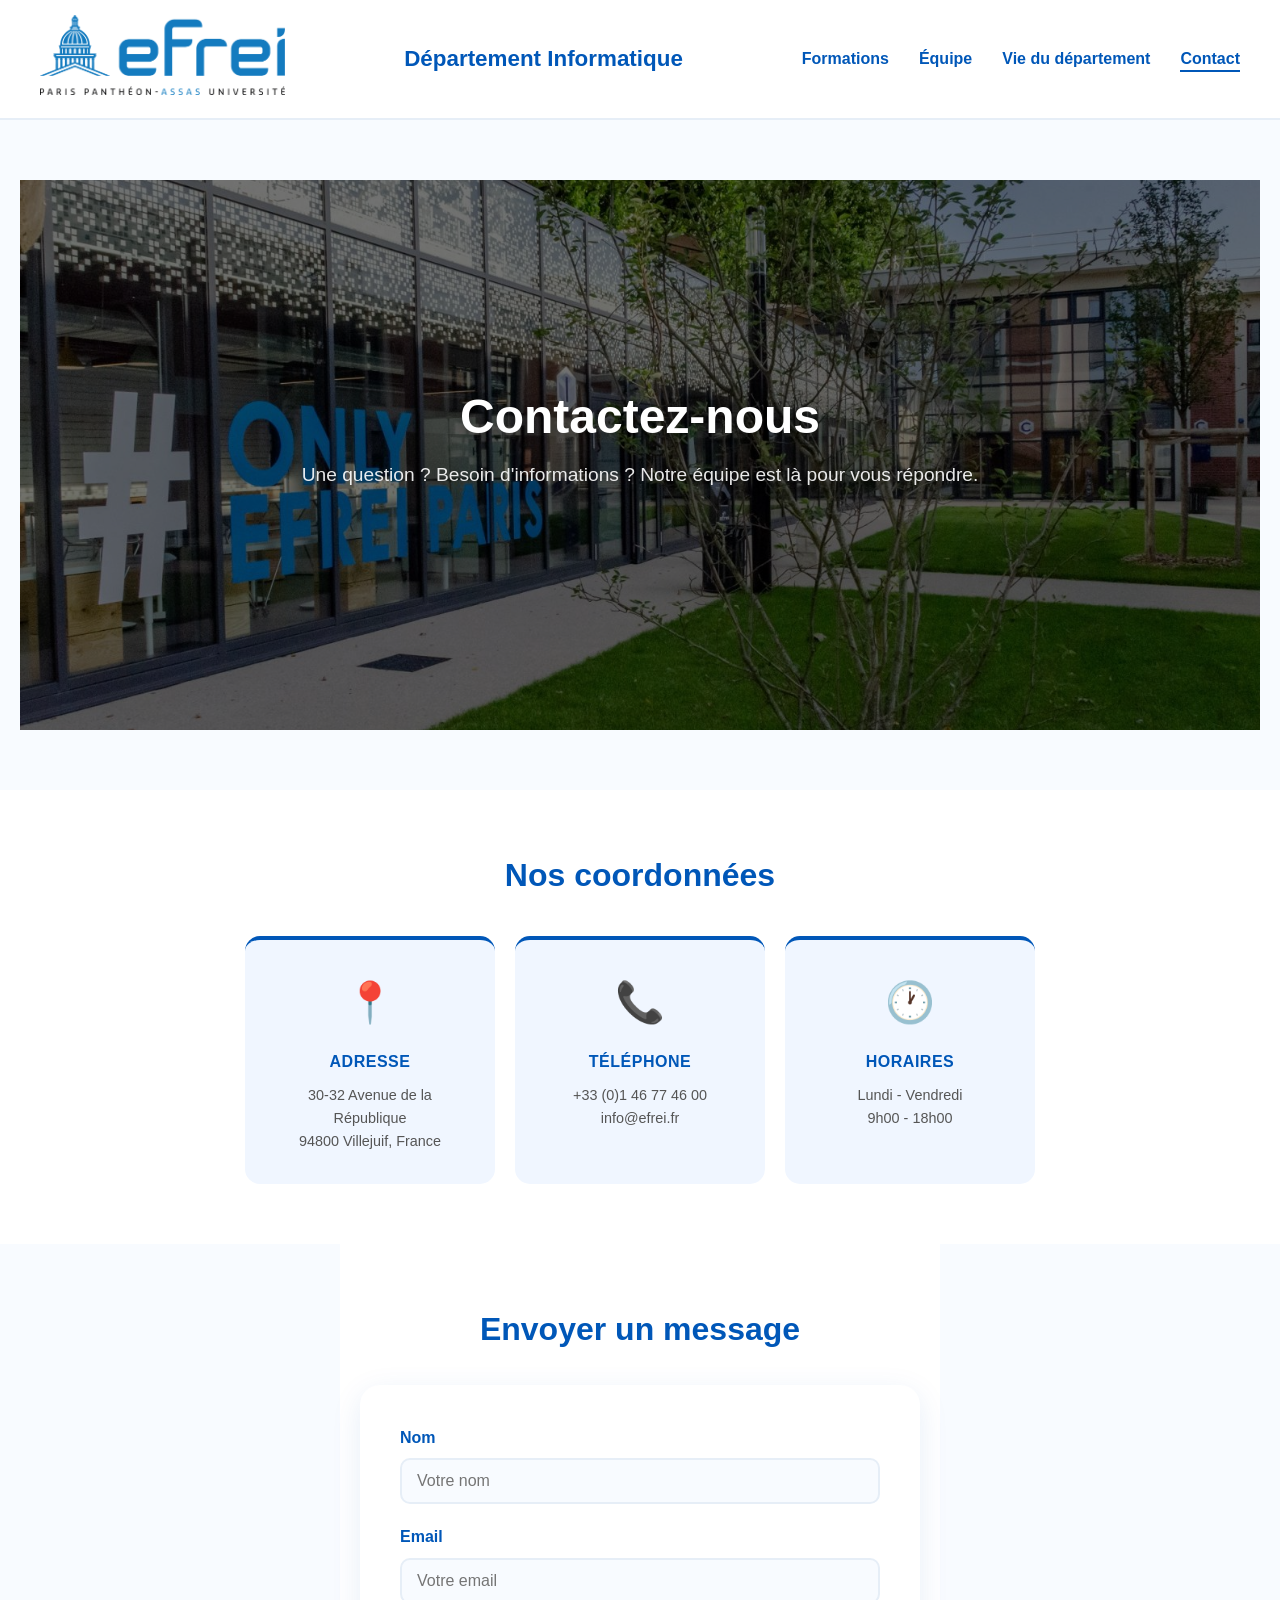
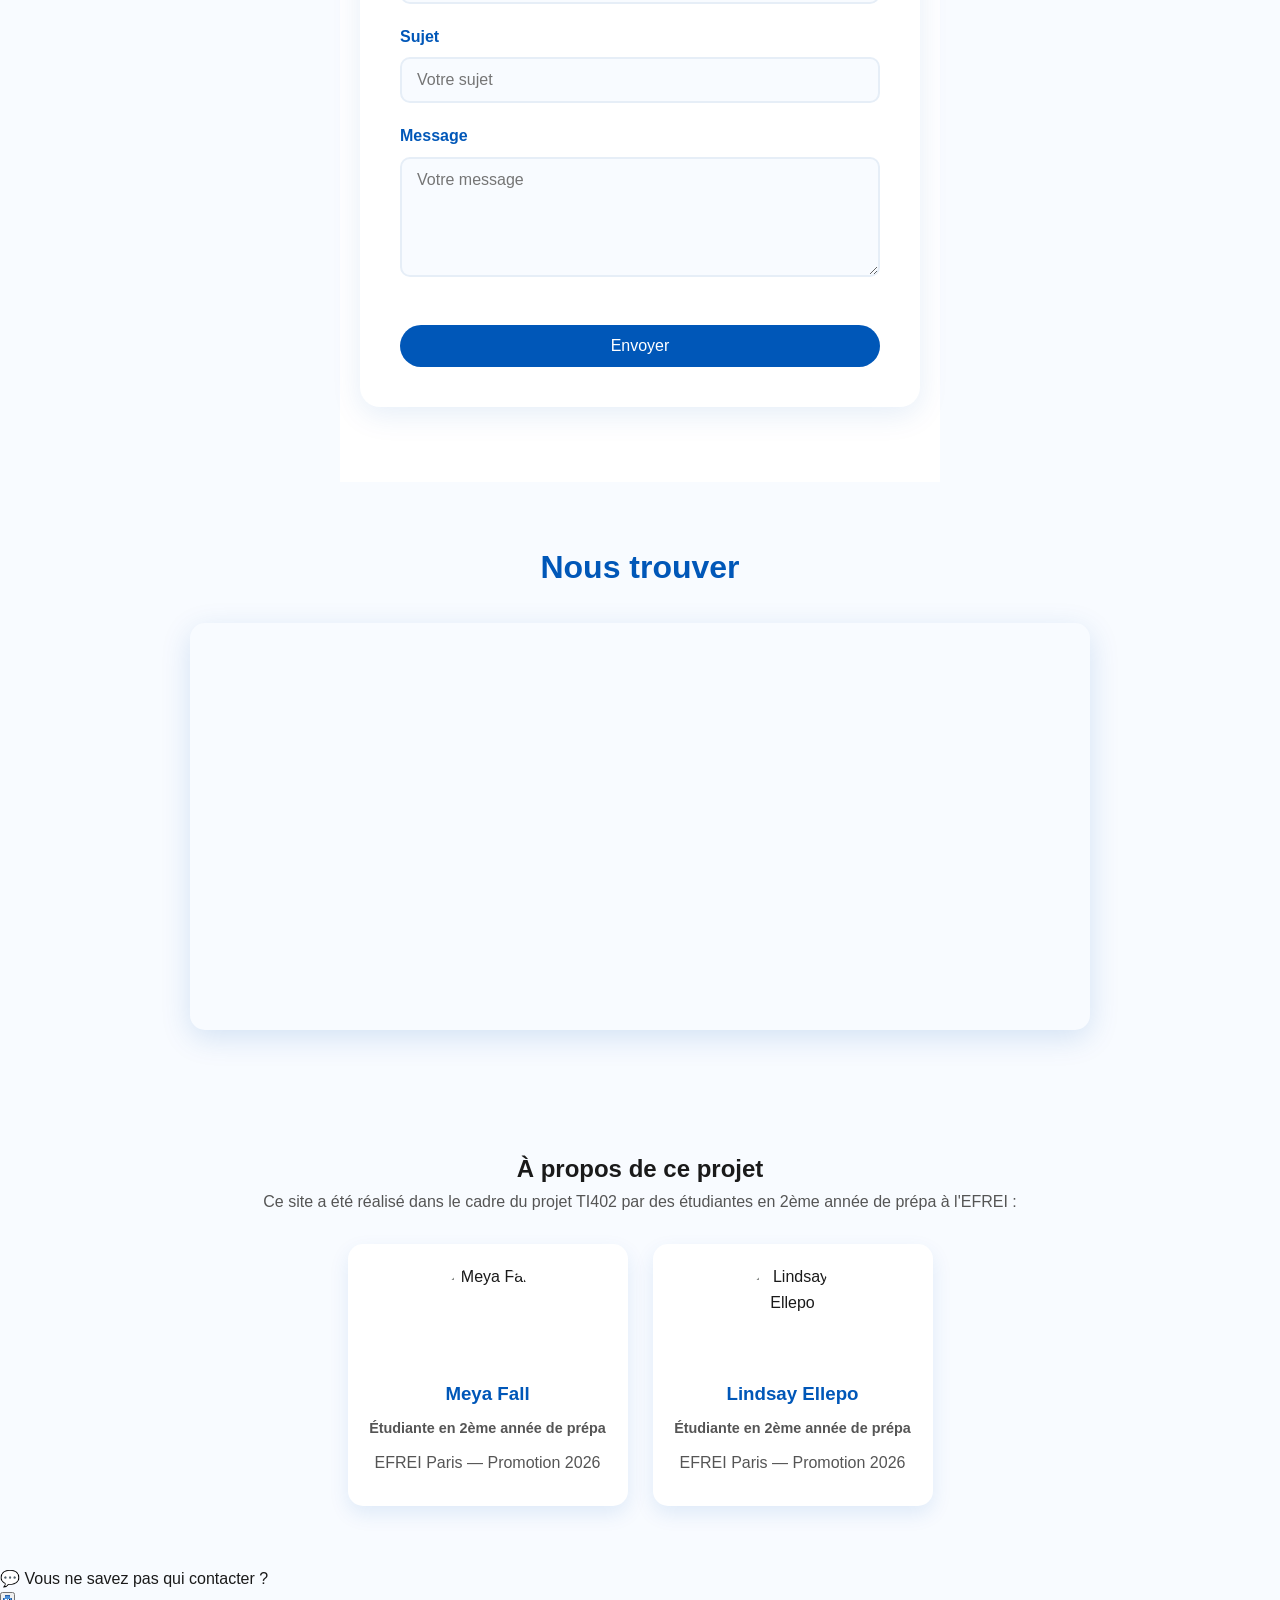
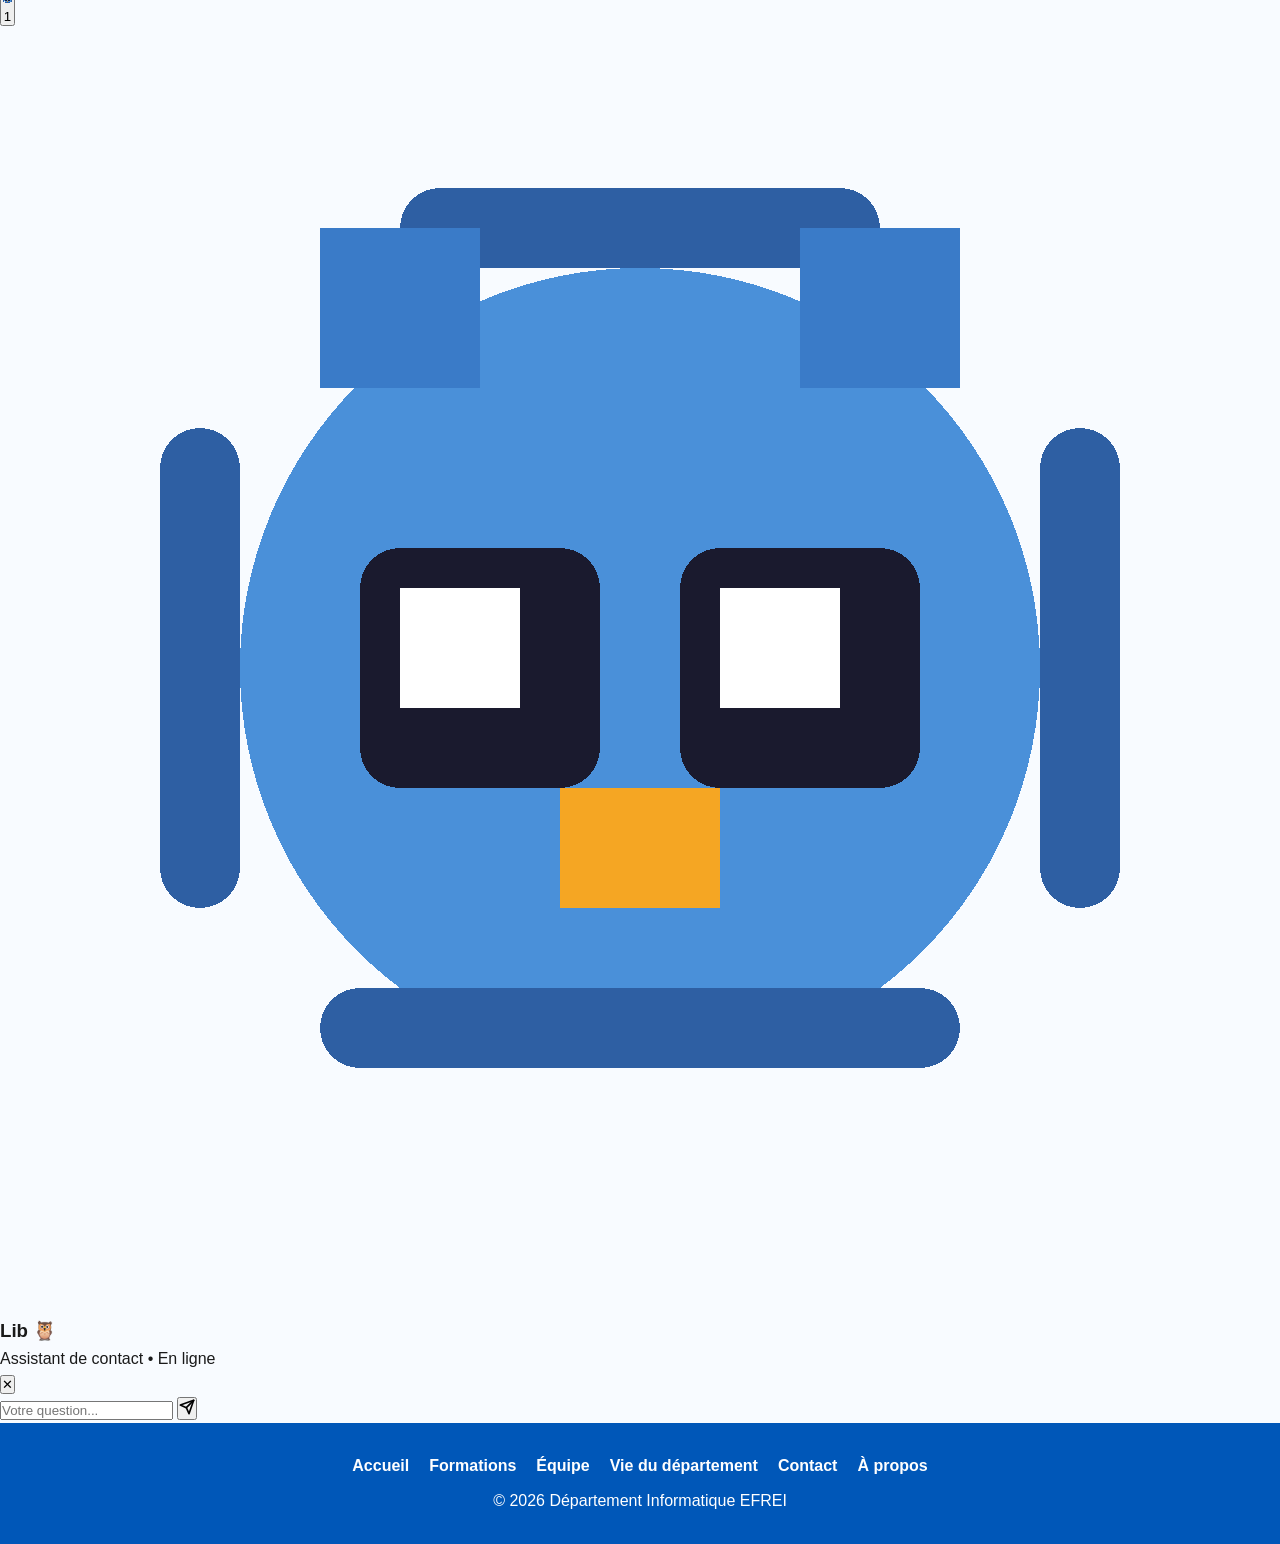
==== commit e6599f6e: "Update contact.html chatbot" ====
--- a/html/contact.html
+++ b/html/contact.html
@@ -129,6 +129,79 @@
         </section>
 
     </main>
+<!-- BULLE INTRO -->
+<div class="intro-bubble" id="intro-bubble">
+  💬 Vous ne savez pas qui contacter ?
+</div>
+ 
+<!-- BOUTON CHATBOT -->
+<!-- 💡 POUR UTILISER VOTRE PROPRE IMAGE :
+     Remplacez le bloc <svg>...</svg> ci-dessous par :
+     <img src="chemin/vers/votre-image.png" style="width:68px;height:68px;border-radius:50%;object-fit:cover;">
+-->
+<button id="chatbot-toggle" onclick="toggleChat()" title="Parler à Lib">
+  <svg viewBox="0 0 64 64" xmlns="http://www.w3.org/2000/svg" shape-rendering="crispEdges">
+    <rect x="12" y="12" width="40" height="40" rx="20" fill="#4a90d9"/>
+    <rect x="8"  y="20" width="4"  height="24" fill="#2e5fa3" rx="2"/>
+    <rect x="52" y="20" width="4"  height="24" fill="#2e5fa3" rx="2"/>
+    <rect x="20" y="8"  width="24" height="4"  fill="#2e5fa3" rx="2"/>
+    <rect x="16" y="48" width="32" height="4"  fill="#2e5fa3" rx="2"/>
+    <rect x="16" y="10" width="8" height="8" fill="#3a7bc8"/>
+    <rect x="40" y="10" width="8" height="8" fill="#3a7bc8"/>
+    <rect x="18" y="8"  width="4" height="4" fill="#2e5fa3"/>
+    <rect x="42" y="8"  width="4" height="4" fill="#2e5fa3"/>
+    <rect x="18" y="26" width="12" height="12" rx="2" fill="#1a1a2e"/>
+    <rect x="34" y="26" width="12" height="12" rx="2" fill="#1a1a2e"/>
+    <rect x="20" y="28" width="6" height="6" fill="#ffffff"/>
+    <rect x="36" y="28" width="6" height="6" fill="#ffffff"/>
+    <rect x="22" y="30" width="3" height="3" fill="#1a1a2e"/>
+    <rect x="38" y="30" width="3" height="3" fill="#1a1a2e"/>
+    <rect x="24" y="29" width="2" height="2" fill="#ffffff"/>
+    <rect x="40" y="29" width="2" height="2" fill="#ffffff"/>
+    <rect x="28" y="38" width="8"  height="6" fill="#f5a623"/>
+    <rect x="30" y="42" width="4"  height="4" fill="#d4881a"/>
+  </svg>
+  <span class="notif-badge" id="notif-badge">1</span>
+</button>
+ 
+<!-- FENÊTRE CHAT -->
+<div id="chatbot-window" class="hidden">
+  <div class="chat-header">
+    <div class="chat-header-avatar">
+      <svg viewBox="0 0 64 64" xmlns="http://www.w3.org/2000/svg" shape-rendering="crispEdges">
+        <rect x="12" y="12" width="40" height="40" rx="20" fill="#4a90d9"/>
+        <rect x="8"  y="20" width="4"  height="24" fill="#2e5fa3" rx="2"/>
+        <rect x="52" y="20" width="4"  height="24" fill="#2e5fa3" rx="2"/>
+        <rect x="20" y="8"  width="24" height="4"  fill="#2e5fa3" rx="2"/>
+        <rect x="16" y="48" width="32" height="4"  fill="#2e5fa3" rx="2"/>
+        <rect x="16" y="10" width="8" height="8" fill="#3a7bc8"/>
+        <rect x="40" y="10" width="8" height="8" fill="#3a7bc8"/>
+        <rect x="18" y="26" width="12" height="12" rx="2" fill="#1a1a2e"/>
+        <rect x="34" y="26" width="12" height="12" rx="2" fill="#1a1a2e"/>
+        <rect x="20" y="28" width="6" height="6" fill="#ffffff"/>
+        <rect x="36" y="28" width="6" height="6" fill="#ffffff"/>
+        <rect x="28" y="38" width="8" height="6" fill="#f5a623"/>
+      </svg>
+    </div>
+    <div class="chat-header-info">
+      <h3>Lib 🦉</h3>
+      <p>Assistant de contact • En ligne</p>
+    </div>
+    <button class="chat-header-close" onclick="toggleChat()">✕</button>
+  </div>
+ 
+  <div id="chat-messages"></div>
+ 
+  <div class="chat-input-zone">
+    <input type="text" id="chat-input" placeholder="Votre question..." onkeydown="if(event.key==='Enter') sendUserMsg()">
+    <button id="chat-send" onclick="sendUserMsg()" title="Envoyer">
+      <svg width="16" height="16" viewBox="0 0 24 24" fill="none" stroke="currentColor" stroke-width="2.5" stroke-linecap="round" stroke-linejoin="round">
+        <line x1="22" y1="2" x2="11" y2="13"></line>
+        <polygon points="22 2 15 22 11 13 2 9 22 2"></polygon>
+      </svg>
+    </button>
+  </div>
+</div>
 
     <!-- FOOTER -->
     <footer>
@@ -148,4 +221,4 @@
     <script src="../js/script.js"></script>
 
 </body>
-</html>+</html>
--- a/css/style.css
+++ b/css/style.css
@@ -1,11 +1,12 @@
-/* RESET */
+/* ================================
+   RESET & GLOBAL
+================================ */
 * {
     margin: 0;
     padding: 0;
     box-sizing: border-box;
 }
 
-/* GLOBAL */
 body {
     font-family: "Segoe UI", Arial, sans-serif;
     background: #f8fbff;
@@ -13,7 +14,9 @@
     line-height: 1.6;
 }
 
-/* HEADER */
+/* ================================
+   HEADER & NAV
+================================ */
 header {
     background: white;
     border-bottom: 2px solid #e6eef7;
@@ -41,7 +44,6 @@
     text-align: center;
 }
 
-/* NAV */
 nav ul {
     list-style: none;
     display: flex;
@@ -71,7 +73,11 @@
     width: 100%;
 }
 
-/* BURGER */
+.nav-active {
+    border-bottom: 2px solid #0057b8;
+    padding-bottom: 3px;
+}
+
 #menu-toggle {
     display: none;
     font-size: 28px;
@@ -81,66 +87,9 @@
     color: #0057b8;
 }
 
-/* RESPONSIVE HEADER */
-@media (max-width: 768px) {
-    header {
-        flex-direction: column;
-        align-items: center;
-        padding: 15px 20px;
-    }
-
-    header h1 {
-        font-size: 1.2rem;
-    }
-
-    #menu-toggle {
-        display: block;
-    }
-
-    #nav-menu {
-        display: none;
-        flex-direction: column;
-        gap: 10px;
-        width: 100%;
-        text-align: center;
-    }
-
-    #nav-menu.active {
-        display: flex;
-    }
-}
-
-/* NAV */
-nav ul {
-    list-style: none;
-    display: flex;
-    justify-content: center;
-    gap: 30px;
-}
-
-nav a {
-    text-decoration: none;
-    color: #0057b8;
-    font-weight: 600;
-    position: relative;
-}
-
-nav a::after {
-    content: "";
-    position: absolute;
-    width: 0%;
-    height: 2px;
-    bottom: -3px;
-    left: 0;
-    background: #0057b8;
-    transition: 0.3s;
-}
-
-nav a:hover::after {
-    width: 100%;
-}
-
-/* HERO */
+/* ================================
+   HERO
+================================ */
 #hero {
     position: relative;
     text-align: center;
@@ -188,23 +137,14 @@
     box-shadow: 0 8px 25px rgba(0,0,0,0.3);
 }
 
-/* SECTIONS */
+/* ================================
+   SECTIONS & BTN
+================================ */
 section {
     padding: 60px 20px;
     text-align: center;
 }
 
-/* APROPOS */
-#apropos {
-    background: white;
-}
-
-#apropos p {
-    max-width: 700px;
-    margin: 0 auto 20px;
-}
-
-/* BTN */
 .btn {
     display: inline-block;
     margin-top: 20px;
@@ -220,7 +160,76 @@
     background: #003f8a;
 }
 
-/* CARDS */
+.sr-only {
+    position: absolute;
+    width: 1px;
+    height: 1px;
+    overflow: hidden;
+    clip: rect(0,0,0,0);
+    white-space: nowrap;
+}
+
+/* ================================
+   À PROPOS (INDEX)
+================================ */
+#apropos {
+    background: white;
+}
+
+#apropos p {
+    max-width: 700px;
+    margin: 0 auto 20px;
+}
+
+#apropos-container {
+    display: flex;
+    align-items: center;
+    gap: 50px;
+    max-width: 1000px;
+    margin: 0 auto;
+    text-align: left;
+}
+
+#apropos-texte {
+    flex: 1;
+}
+
+#apropos-texte h2 {
+    color: #0057b8;
+    font-size: 2rem;
+    margin-bottom: 15px;
+}
+
+#apropos-texte p {
+    color: #555;
+    margin-bottom: 20px;
+    line-height: 1.8;
+}
+
+#apropos-liste {
+    list-style: none;
+    margin-bottom: 25px;
+}
+
+#apropos-liste li {
+    padding: 8px 0;
+    color: #333;
+    font-weight: 500;
+}
+
+#apropos-image {
+    flex: 1;
+}
+
+#apropos-image img {
+    width: 100%;
+    border-radius: 15px;
+    box-shadow: 0 10px 30px rgba(0, 87, 184, 0.2);
+}
+
+/* ================================
+   CARDS
+================================ */
 .cards {
     display: flex;
     justify-content: center;
@@ -271,7 +280,14 @@
     text-decoration: underline;
 }
 
-/* CARROUSEL */
+.card-icon {
+    font-size: 3rem;
+    margin: 25px auto 15px;
+}
+
+/* ================================
+   CARROUSEL
+================================ */
 #carrousel {
     background: #e8f1fb;
     padding: 60px 20px;
@@ -342,79 +358,20 @@
     background: #0057b8;
 }
 
-/* FOOTER */
-footer {
-    background: #0057b8;
-    color: white;
-    padding: 30px;
-    text-align: center;
-}
-
-footer nav ul {
-    display: flex;
-    justify-content: center;
-    gap: 20px;
-    list-style: none;
+/* ================================
+   FORMATIONS
+================================ */
+#liste-formations {
+    background: #f8fbff;
+}
+
+#liste-formations h2 {
     margin-bottom: 10px;
 }
 
-footer a {
-    color: white;
-    text-decoration: none;
-}
-
-footer a:hover {
-    text-decoration: underline;
-}
-
-/* BURGER */
-#menu-toggle {
-    display: none;
-    font-size: 28px;
-    background: none;
-    border: none;
-    cursor: pointer;
-}
-
-/* RESPONSIVE */
-@media (max-width: 768px) {
-    nav ul {
-        flex-direction: column;
-        gap: 10px;
-    }
-
-    #hero-content h2 {
-        font-size: 2rem;
-    }
-
-    #hero-img {
-        height: 350px;
-    }
-
-    #menu-toggle {
-        display: block;
-        margin: 10px auto;
-    }
-
-    #nav-menu {
-        display: none;
-        flex-direction: column;
-    }
-
-    #nav-menu.active {
-        display: flex;
-    }
-
-    #prev { left: 0; }
-    #next { right: 0; }
-
-    .card {
-        width: 100%;
-        max-width: 340px;
-    }
-}
-/*CSS
-/* TABLEAU */
+/* ================================
+   TABLEAU
+================================ */
 #matieres {
     background: white;
 }
@@ -449,15 +406,9 @@
     background: #e8f1fb;
 }
 
-/* LISTE FORMATIONS */
-#liste-formations {
-    background: #f8fbff;
-}
-
-#liste-formations h2 {
-    margin-bottom: 10px;
-}
-/* EQUIPE */
+/* ================================
+   EQUIPE
+================================ */
 #liste-equipe {
     background: #f8fbff;
 }
@@ -507,13 +458,10 @@
     font-size: 0.9rem;
     margin-bottom: 8px;
 }
-/*VIE DU DÉPARTEMENT*/
-.nav-active {
-    border-bottom: 2px solid #0057b8;
-    padding-bottom: 3px;
-}
-
-/* POP-UP */
+
+/* ================================
+   VIE DU DÉPARTEMENT - POPUP
+================================ */
 #popup-overlay {
     position: fixed;
     inset: 0;
@@ -584,7 +532,9 @@
     to { transform: scale(1); opacity: 1; }
 }
 
-/* ===== HERO ===== */
+/* ================================
+   VIE DU DÉPARTEMENT - HERO
+================================ */
 #vie-hero {
     background: linear-gradient(135deg, #0057b8 0%, #003f8a 60%, #001f4d 100%);
     color: white;
@@ -617,7 +567,9 @@
     opacity: 0.85;
 }
 
-/* ===== COMPTEURS ===== */
+/* ================================
+   VIE DU DÉPARTEMENT - COMPTEURS
+================================ */
 #compteurs {
     background: white;
     padding: 60px 20px;
@@ -664,7 +616,9 @@
     letter-spacing: 0.5px;
 }
 
-/*  ÉVÉNEMENTS  */
+/* ================================
+   VIE DU DÉPARTEMENT - ÉVÉNEMENTS
+================================ */
 #evenements {
     background: #f8fbff;
     padding: 70px 20px;
@@ -689,7 +643,6 @@
     border-radius: 16px;
     box-shadow: 0 6px 20px rgba(0, 87, 184, 0.1);
     display: flex;
-    gap: 0;
     overflow: hidden;
     transition: transform 0.3s, box-shadow 0.3s;
 }
@@ -754,7 +707,9 @@
     letter-spacing: 0.5px;
 }
 
-/*  QUIZ  */
+/* ================================
+   VIE DU DÉPARTEMENT - QUIZ
+================================ */
 #quiz-section {
     background: linear-gradient(135deg, #0057b8, #003f8a);
     padding: 70px 20px;
@@ -858,7 +813,6 @@
     cursor: default;
 }
 
-/* Résultat */
 #quiz-result {
     text-align: center;
     padding: 10px 0;
@@ -887,7 +841,9 @@
     margin-bottom: 25px;
 }
 
-/* ===== GALERIE ===== */
+/* ================================
+   VIE DU DÉPARTEMENT - GALERIE
+================================ */
 #galerie {
     background: white;
     padding: 70px 20px;
@@ -951,76 +907,63 @@
     font-size: 0.95rem;
 }
 
-/*  REPONSES */
-@media (max-width: 768px) {
-    #vie-hero-content h2 { font-size: 2rem; }
-    .compteur-item { min-width: 130px; padding: 25px 20px; }
-    .compteur-nombre { font-size: 2.2rem; }
-    .galerie-grid {
-        grid-template-columns: 1fr 1fr;
-        grid-template-rows: auto;
-    }
-    .galerie-item.grand { grid-row: span 1; }
-    .events-grid { grid-template-columns: 1fr; }
-}
-/* APROPOS AMÉLIORÉ */
-#apropos-container {
+/* ================================
+   CONTACT
+================================ */
+#coordonnees {
+    background: white;
+    padding: 60px 20px;
+}
+
+#coordonnees h2 {
+    color: #0057b8;
+    font-size: 2rem;
+    margin-bottom: 35px;
+}
+
+.coord-grid {
     display: flex;
-    align-items: center;
-    gap: 50px;
-    max-width: 1000px;
-    margin: 0 auto;
-    text-align: left;
-}
-
-#apropos-texte {
+    gap: 20px;
+    justify-content: center;
+    flex-wrap: wrap;
+}
+
+.coord-card {
+    background: #f0f6ff;
+    border-radius: 15px;
+    padding: 30px 25px;
+    text-align: center;
     flex: 1;
-}
-
-#apropos-texte h2 {
-    color: #0057b8;
-    font-size: 2rem;
+    min-width: 180px;
+    max-width: 250px;
+    border-top: 4px solid #0057b8;
+    transition: 0.3s;
+}
+
+.coord-card:hover {
+    transform: translateY(-5px);
+    box-shadow: 0 8px 20px rgba(0, 87, 184, 0.15);
+}
+
+.coord-icon {
+    font-size: 2.5rem;
     margin-bottom: 15px;
 }
 
-#apropos-texte p {
+.coord-card h3 {
+    color: #0057b8;
+    font-size: 1rem;
+    margin-bottom: 10px;
+    text-transform: uppercase;
+    letter-spacing: 0.5px;
+}
+
+.coord-card p {
     color: #555;
-    margin-bottom: 20px;
-    line-height: 1.8;
-}
-
-#apropos-liste {
-    list-style: none;
-    margin-bottom: 25px;
-}
-
-#apropos-liste li {
-    padding: 8px 0;
-    color: #333;
-    font-weight: 500;
-}
-
-#apropos-image {
-    flex: 1;
-}
-
-#apropos-image img {
-    width: 100%;
-    border-radius: 15px;
-    box-shadow: 0 10px 30px rgba(0, 87, 184, 0.2);
-}
-
-@media (max-width: 768px) {
-    #apropos-container {
-        flex-direction: column;
-    }
-}
-/* CARD ICON */
-.card-icon {
-    font-size: 3rem;
-    margin: 25px auto 15px;
-}
-/* CONTACT PAGE */
+    font-size: 0.9rem;
+    line-height: 1.6;
+}
+
 #contact {
     background: white;
     max-width: 600px;
@@ -1091,16 +1034,6 @@
     font-size: 1rem;
 }
 
-/* APROPOS EQUIPE */
-#apropos-equipe {
-    background: #f8fbff;
-}
-
-#apropos-equipe p {
-    margin-bottom: 10px;
-    color: #555;
-}
-/* MAP */
 #map {
     background: #f8fbff;
     padding: 60px 20px;
@@ -1121,91 +1054,108 @@
     overflow: hidden;
 }
 
-/* CONTACT CONTAINER */
-#contact-container {
+#apropos-equipe {
+    background: #f8fbff;
+}
+
+#apropos-equipe p {
+    margin-bottom: 10px;
+    color: #555;
+}
+
+/* ================================
+   FOOTER
+================================ */
+footer {
+    background: #0057b8;
+    color: white;
+    padding: 30px;
+    text-align: center;
+}
+
+footer nav ul {
     display: flex;
-    gap: 50px;
-    max-width: 900px;
-    margin: 0 auto;
-    text-align: left;
+    justify-content: center;
+    gap: 20px;
+    list-style: none;
+    margin-bottom: 10px;
     flex-wrap: wrap;
 }
 
-#formulaire {
-    flex: 2;
-    min-width: 300px;
-}
-
-#infos-contact {
-    width: 100%;
-    margin-top: 40px;
-}
-
-#infos-contact h3 {
-    color: #0057b8;
-    font-size: 1.5rem;
-    margin-bottom: 25px;
-    text-align: center;
-}
-
-.coord-grid {
-    display: flex;
-    gap: 20px;
-    justify-content: center;
-    flex-wrap: wrap;
-}
-
-.coord-card {
-    background: #f0f6ff;
-    border-radius: 15px;
-    padding: 30px 25px;
-    text-align: center;
-    flex: 1;
-    min-width: 180px;
-    max-width: 250px;
-    border-top: 4px solid #0057b8;
-    transition: 0.3s;
-}
-
-.coord-card:hover {
-    transform: translateY(-5px);
-    box-shadow: 0 8px 20px rgba(0, 87, 184, 0.15);
-}
-
-.coord-icon {
-    font-size: 2.5rem;
-    margin-bottom: 15px;
-}
-
-.coord-card h3 {
-    color: #0057b8;
-    font-size: 1rem;
-    margin-bottom: 10px;
-    text-transform: uppercase;
-    letter-spacing: 0.5px;
-}
-
-.coord-card p {
-    color: #555;
-    font-size: 0.9rem;
-    line-height: 1.6;
-}
-/* COORDONNEES */
-#coordonnees {
-    background: white;
-    padding: 60px 20px;
-}
-
-#coordonnees h2 {
-    color: #0057b8;
-    font-size: 2rem;
-    margin-bottom: 35px;
-}
-.sr-only {
-    position: absolute;
-    width: 1px;
-    height: 1px;
-    overflow: hidden;
-    clip: rect(0,0,0,0);
-    white-space: nowrap;
+footer a {
+    color: white;
+    text-decoration: none;
+}
+
+footer a:hover {
+    text-decoration: underline;
+}
+
+/* ================================
+   RESPONSIVE
+================================ */
+@media (max-width: 768px) {
+    header {
+        flex-direction: column;
+        align-items: center;
+        padding: 15px 20px;
+    }
+
+    header h1 {
+        font-size: 1.2rem;
+    }
+
+    #menu-toggle {
+        display: block;
+    }
+
+    #nav-menu {
+        display: none;
+        flex-direction: column;
+        gap: 10px;
+        width: 100%;
+        text-align: center;
+    }
+
+    #nav-menu.active {
+        display: flex;
+    }
+
+    #hero-content h2 {
+        font-size: 2rem;
+    }
+
+    #hero-img {
+        height: 350px;
+    }
+
+    #prev { left: 0; }
+    #next { right: 0; }
+
+    .card {
+        width: 100%;
+        max-width: 340px;
+    }
+
+    #apropos-container {
+        flex-direction: column;
+    }
+
+    #vie-hero-content h2 { font-size: 2rem; }
+
+    .compteur-item {
+        min-width: 130px;
+        padding: 25px 20px;
+    }
+
+    .compteur-nombre { font-size: 2.2rem; }
+
+    .galerie-grid {
+        grid-template-columns: 1fr 1fr;
+        grid-template-rows: auto;
+    }
+
+    .galerie-item.grand { grid-row: span 1; }
+
+    .events-grid { grid-template-columns: 1fr; }
 }
